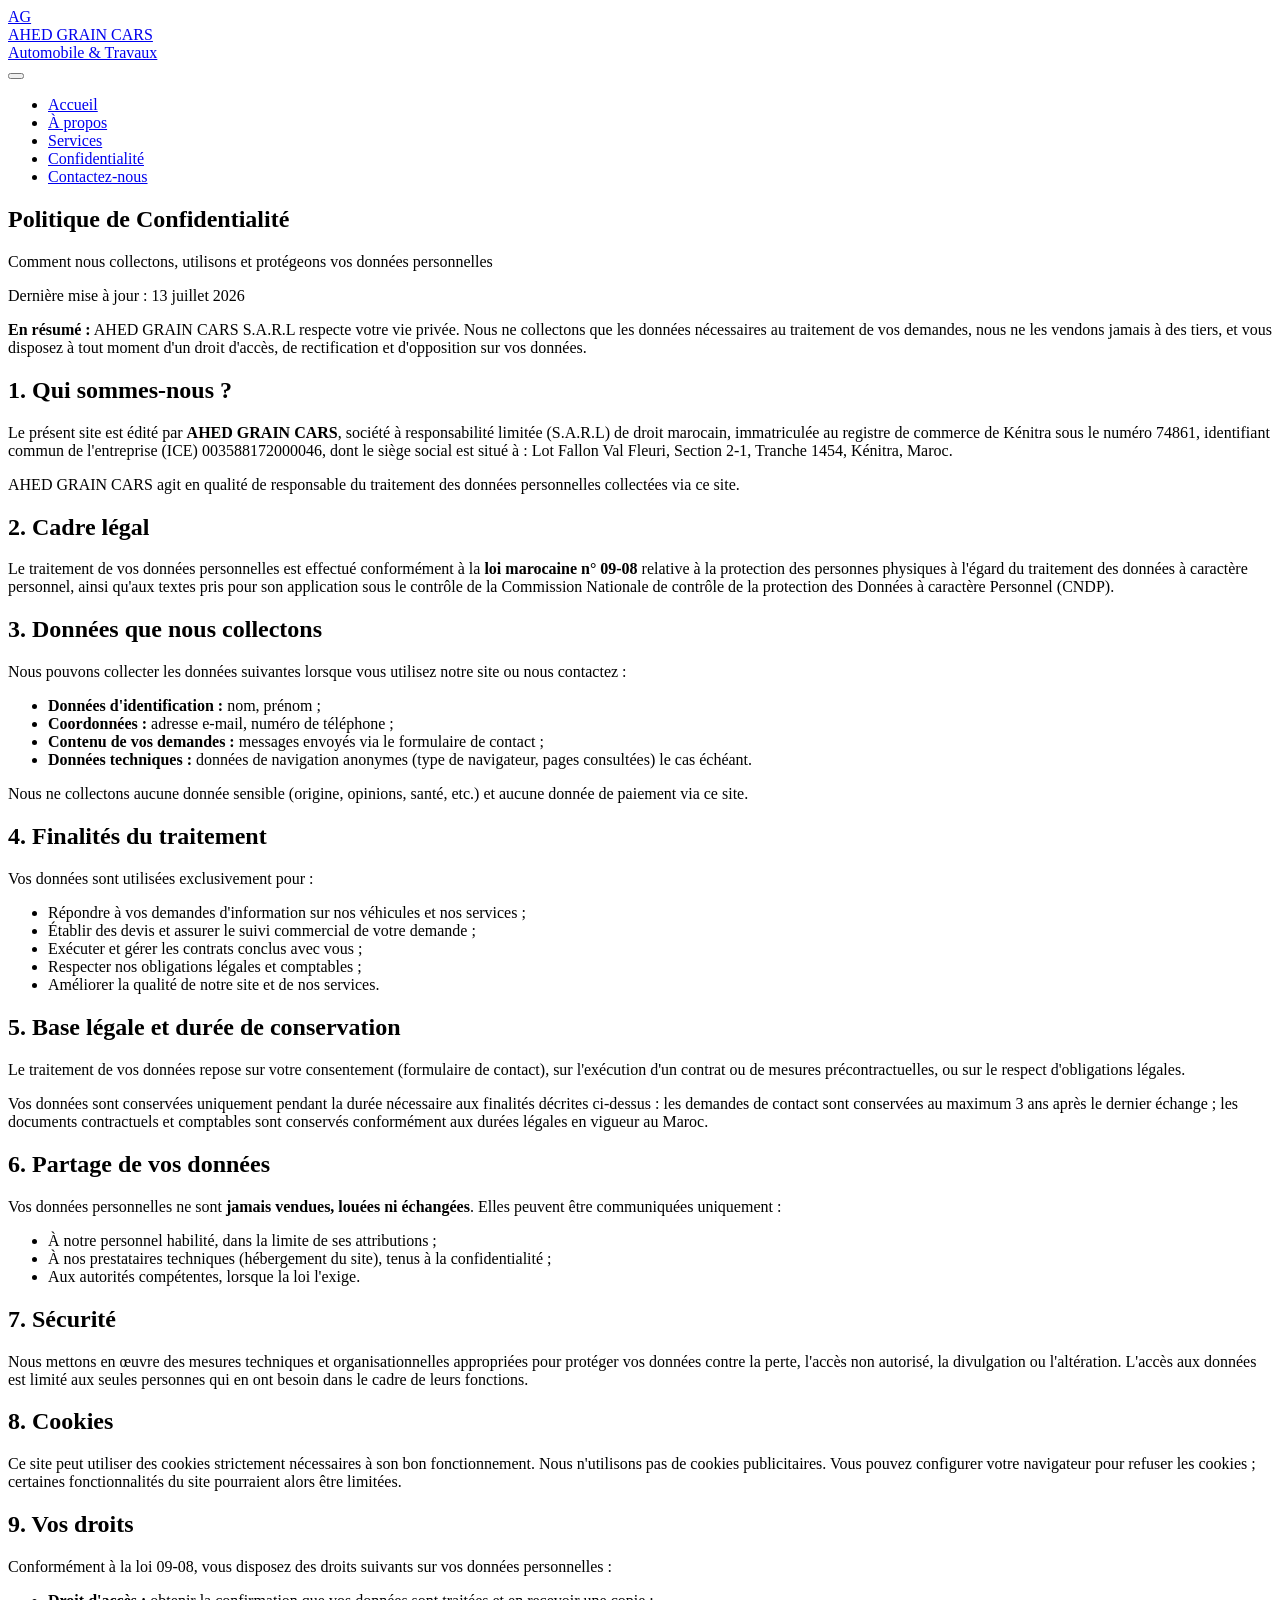
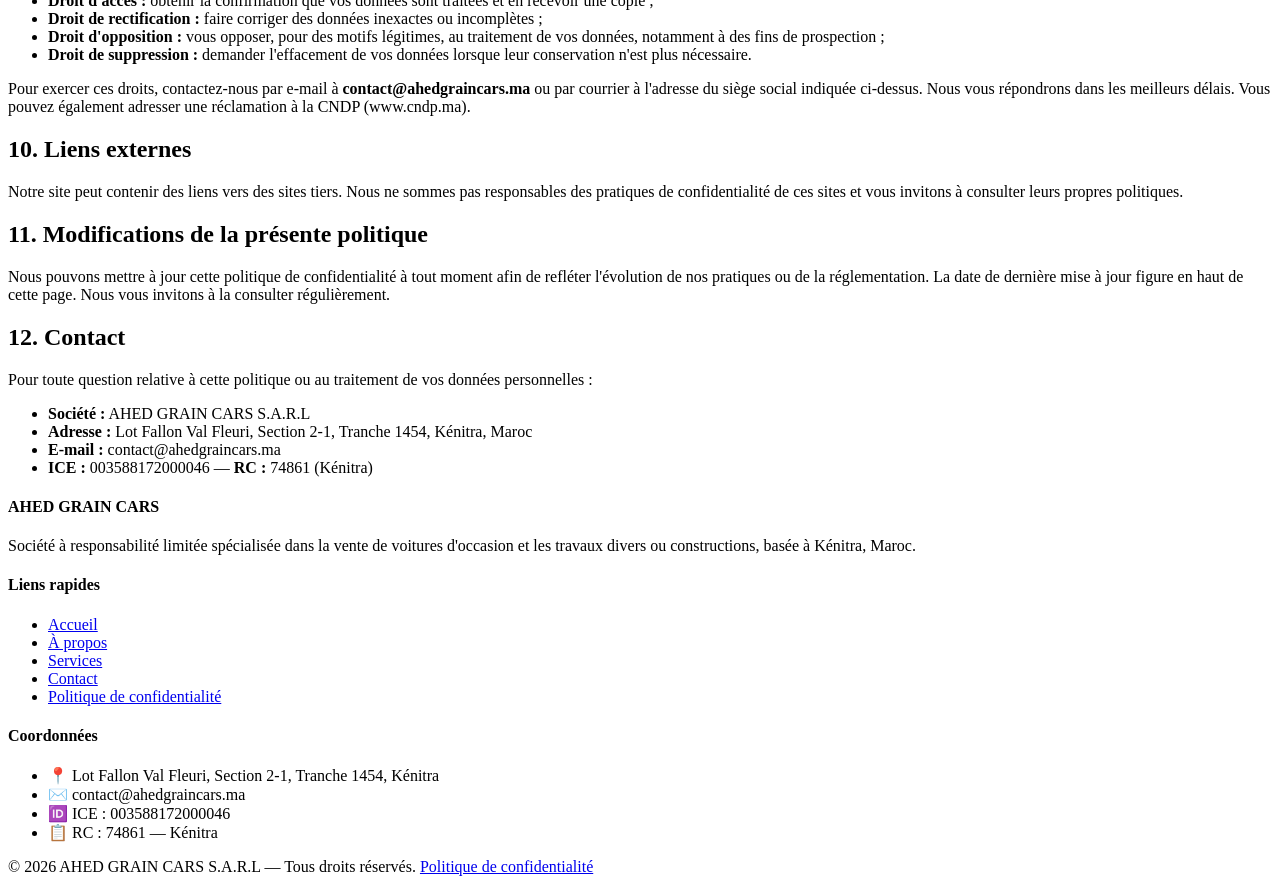
==== privacy.html @ ec557bd8 "Add files via upload" ====
<!DOCTYPE html>
<html lang="fr">
<head>
  <meta charset="UTF-8">
  <meta name="viewport" content="width=device-width, initial-scale=1.0">
  <title>Politique de Confidentialité — AHED GRAIN CARS</title>
  <meta name="description" content="Politique de confidentialité d'AHED GRAIN CARS SARL — protection des données personnelles conformément à la loi marocaine 09-08.">
  <link rel="stylesheet" href="css/style.css">
</head>
<body>

  <!-- ===== Header ===== -->
  <header class="site-header">
    <div class="container nav">
      <a href="index.html" class="brand">
        <div class="brand-logo">AG</div>
        <div class="brand-text">
          <div class="name">AHED GRAIN CARS</div>
          <div class="tagline">Automobile &amp; Travaux</div>
        </div>
      </a>
      <button class="nav-toggle" aria-label="Menu" onclick="document.getElementById('navLinks').classList.toggle('open')">
        <span></span><span></span><span></span>
      </button>
      <ul class="nav-links" id="navLinks">
        <li><a href="index.html">Accueil</a></li>
        <li><a href="index.html#apropos">À propos</a></li>
        <li><a href="index.html#services">Services</a></li>
        <li><a href="privacy.html" class="active">Confidentialité</a></li>
        <li><a href="index.html#contact" class="nav-cta">Contactez-nous</a></li>
      </ul>
    </div>
  </header>

  <!-- ===== Page hero ===== -->
  <section class="page-hero">
    <div class="hero-shape s1"></div>
    <div class="hero-shape s3"></div>
    <div class="container">
      <h1>Politique de Confidentialité</h1>
      <p>Comment nous collectons, utilisons et protégeons vos données personnelles</p>
    </div>
  </section>

  <!-- ===== Contenu ===== -->
  <section class="policy">
    <div class="container">
      <span class="updated">Dernière mise à jour : 13 juillet 2026</span>

      <div class="highlight-box">
        <p><strong>En résumé :</strong> AHED GRAIN CARS S.A.R.L respecte votre vie privée. Nous ne collectons que les données nécessaires au traitement de vos demandes, nous ne les vendons jamais à des tiers, et vous disposez à tout moment d'un droit d'accès, de rectification et d'opposition sur vos données.</p>
      </div>

      <h2>1. Qui sommes-nous ?</h2>
      <p>Le présent site est édité par <strong>AHED GRAIN CARS</strong>, société à responsabilité limitée (S.A.R.L) de droit marocain, immatriculée au registre de commerce de Kénitra sous le numéro 74861, identifiant commun de l'entreprise (ICE) 003588172000046, dont le siège social est situé à : Lot Fallon Val Fleuri, Section 2-1, Tranche 1454, Kénitra, Maroc.</p>
      <p>AHED GRAIN CARS agit en qualité de responsable du traitement des données personnelles collectées via ce site.</p>

      <h2>2. Cadre légal</h2>
      <p>Le traitement de vos données personnelles est effectué conformément à la <strong>loi marocaine n° 09-08</strong> relative à la protection des personnes physiques à l'égard du traitement des données à caractère personnel, ainsi qu'aux textes pris pour son application sous le contrôle de la Commission Nationale de contrôle de la protection des Données à caractère Personnel (CNDP).</p>

      <h2>3. Données que nous collectons</h2>
      <p>Nous pouvons collecter les données suivantes lorsque vous utilisez notre site ou nous contactez :</p>
      <ul>
        <li><strong>Données d'identification :</strong> nom, prénom ;</li>
        <li><strong>Coordonnées :</strong> adresse e-mail, numéro de téléphone ;</li>
        <li><strong>Contenu de vos demandes :</strong> messages envoyés via le formulaire de contact ;</li>
        <li><strong>Données techniques :</strong> données de navigation anonymes (type de navigateur, pages consultées) le cas échéant.</li>
      </ul>
      <p>Nous ne collectons aucune donnée sensible (origine, opinions, santé, etc.) et aucune donnée de paiement via ce site.</p>

      <h2>4. Finalités du traitement</h2>
      <p>Vos données sont utilisées exclusivement pour :</p>
      <ul>
        <li>Répondre à vos demandes d'information sur nos véhicules et nos services ;</li>
        <li>Établir des devis et assurer le suivi commercial de votre demande ;</li>
        <li>Exécuter et gérer les contrats conclus avec vous ;</li>
        <li>Respecter nos obligations légales et comptables ;</li>
        <li>Améliorer la qualité de notre site et de nos services.</li>
      </ul>

      <h2>5. Base légale et durée de conservation</h2>
      <p>Le traitement de vos données repose sur votre consentement (formulaire de contact), sur l'exécution d'un contrat ou de mesures précontractuelles, ou sur le respect d'obligations légales.</p>
      <p>Vos données sont conservées uniquement pendant la durée nécessaire aux finalités décrites ci-dessus : les demandes de contact sont conservées au maximum 3 ans après le dernier échange ; les documents contractuels et comptables sont conservés conformément aux durées légales en vigueur au Maroc.</p>

      <h2>6. Partage de vos données</h2>
      <p>Vos données personnelles ne sont <strong>jamais vendues, louées ni échangées</strong>. Elles peuvent être communiquées uniquement :</p>
      <ul>
        <li>À notre personnel habilité, dans la limite de ses attributions ;</li>
        <li>À nos prestataires techniques (hébergement du site), tenus à la confidentialité ;</li>
        <li>Aux autorités compétentes, lorsque la loi l'exige.</li>
      </ul>

      <h2>7. Sécurité</h2>
      <p>Nous mettons en œuvre des mesures techniques et organisationnelles appropriées pour protéger vos données contre la perte, l'accès non autorisé, la divulgation ou l'altération. L'accès aux données est limité aux seules personnes qui en ont besoin dans le cadre de leurs fonctions.</p>

      <h2>8. Cookies</h2>
      <p>Ce site peut utiliser des cookies strictement nécessaires à son bon fonctionnement. Nous n'utilisons pas de cookies publicitaires. Vous pouvez configurer votre navigateur pour refuser les cookies ; certaines fonctionnalités du site pourraient alors être limitées.</p>

      <h2>9. Vos droits</h2>
      <p>Conformément à la loi 09-08, vous disposez des droits suivants sur vos données personnelles :</p>
      <ul>
        <li><strong>Droit d'accès :</strong> obtenir la confirmation que vos données sont traitées et en recevoir une copie ;</li>
        <li><strong>Droit de rectification :</strong> faire corriger des données inexactes ou incomplètes ;</li>
        <li><strong>Droit d'opposition :</strong> vous opposer, pour des motifs légitimes, au traitement de vos données, notamment à des fins de prospection ;</li>
        <li><strong>Droit de suppression :</strong> demander l'effacement de vos données lorsque leur conservation n'est plus nécessaire.</li>
      </ul>
      <p>Pour exercer ces droits, contactez-nous par e-mail à <strong>contact@ahedgraincars.ma</strong> ou par courrier à l'adresse du siège social indiquée ci-dessus. Nous vous répondrons dans les meilleurs délais. Vous pouvez également adresser une réclamation à la CNDP (www.cndp.ma).</p>

      <h2>10. Liens externes</h2>
      <p>Notre site peut contenir des liens vers des sites tiers. Nous ne sommes pas responsables des pratiques de confidentialité de ces sites et vous invitons à consulter leurs propres politiques.</p>

      <h2>11. Modifications de la présente politique</h2>
      <p>Nous pouvons mettre à jour cette politique de confidentialité à tout moment afin de refléter l'évolution de nos pratiques ou de la réglementation. La date de dernière mise à jour figure en haut de cette page. Nous vous invitons à la consulter régulièrement.</p>

      <h2>12. Contact</h2>
      <p>Pour toute question relative à cette politique ou au traitement de vos données personnelles :</p>
      <ul>
        <li><strong>Société :</strong> AHED GRAIN CARS S.A.R.L</li>
        <li><strong>Adresse :</strong> Lot Fallon Val Fleuri, Section 2-1, Tranche 1454, Kénitra, Maroc</li>
        <li><strong>E-mail :</strong> contact@ahedgraincars.ma</li>
        <li><strong>ICE :</strong> 003588172000046 — <strong>RC :</strong> 74861 (Kénitra)</li>
      </ul>
    </div>
  </section>

  <!-- ===== Footer ===== -->
  <footer class="site-footer">
    <div class="container">
      <div class="footer-grid">
        <div>
          <h4>AHED GRAIN CARS</h4>
          <p>Société à responsabilité limitée spécialisée dans la vente de voitures d'occasion et les travaux divers ou constructions, basée à Kénitra, Maroc.</p>
        </div>
        <div>
          <h4>Liens rapides</h4>
          <ul>
            <li><a href="index.html">Accueil</a></li>
            <li><a href="index.html#apropos">À propos</a></li>
            <li><a href="index.html#services">Services</a></li>
            <li><a href="index.html#contact">Contact</a></li>
            <li><a href="privacy.html">Politique de confidentialité</a></li>
          </ul>
        </div>
        <div>
          <h4>Coordonnées</h4>
          <ul>
            <li>📍 Lot Fallon Val Fleuri, Section 2-1, Tranche 1454, Kénitra</li>
            <li>✉️ contact@ahedgraincars.ma</li>
            <li>🆔 ICE : 003588172000046</li>
            <li>📋 RC : 74861 — Kénitra</li>
          </ul>
        </div>
      </div>
      <div class="footer-bottom">
        <span>© 2026 AHED GRAIN CARS S.A.R.L — Tous droits réservés.</span>
        <span><a href="privacy.html">Politique de confidentialité</a></span>
      </div>
    </div>
  </footer>

  <script src="js/main.js"></script>
</body>
</html>
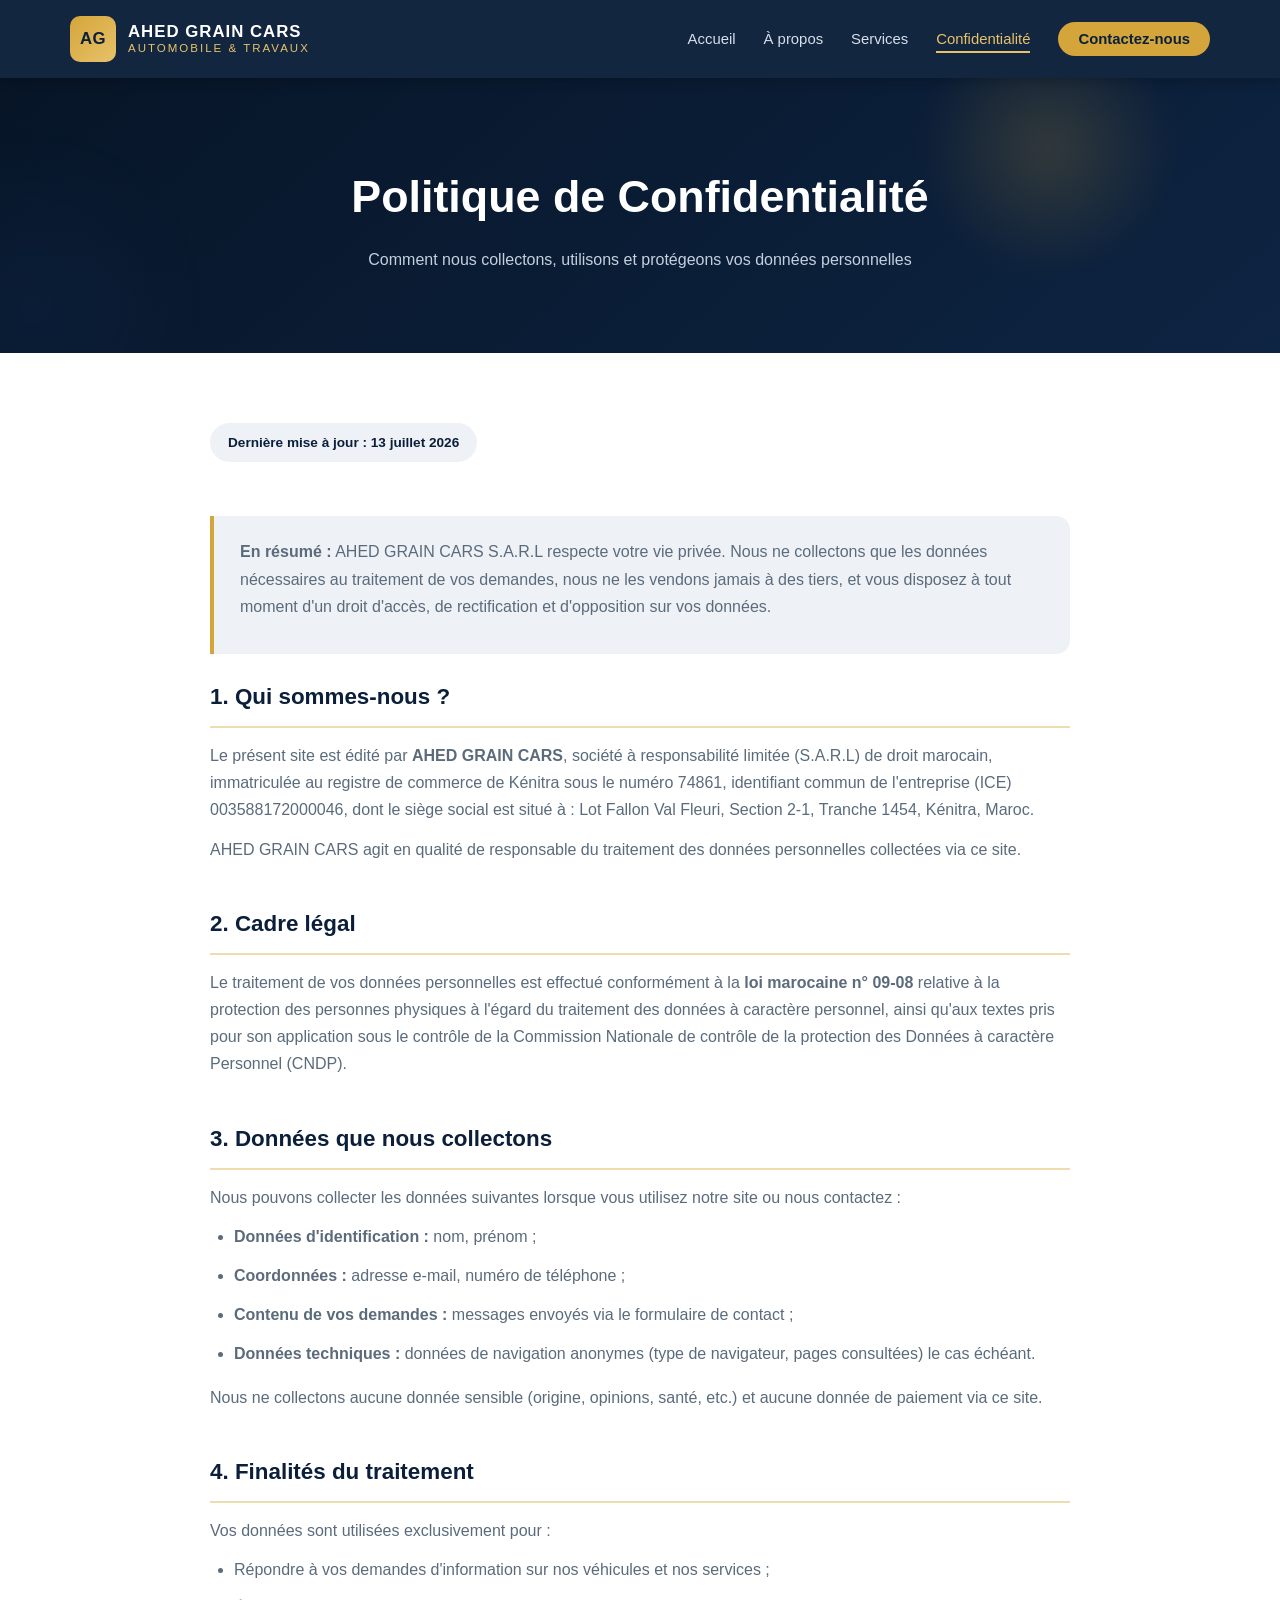
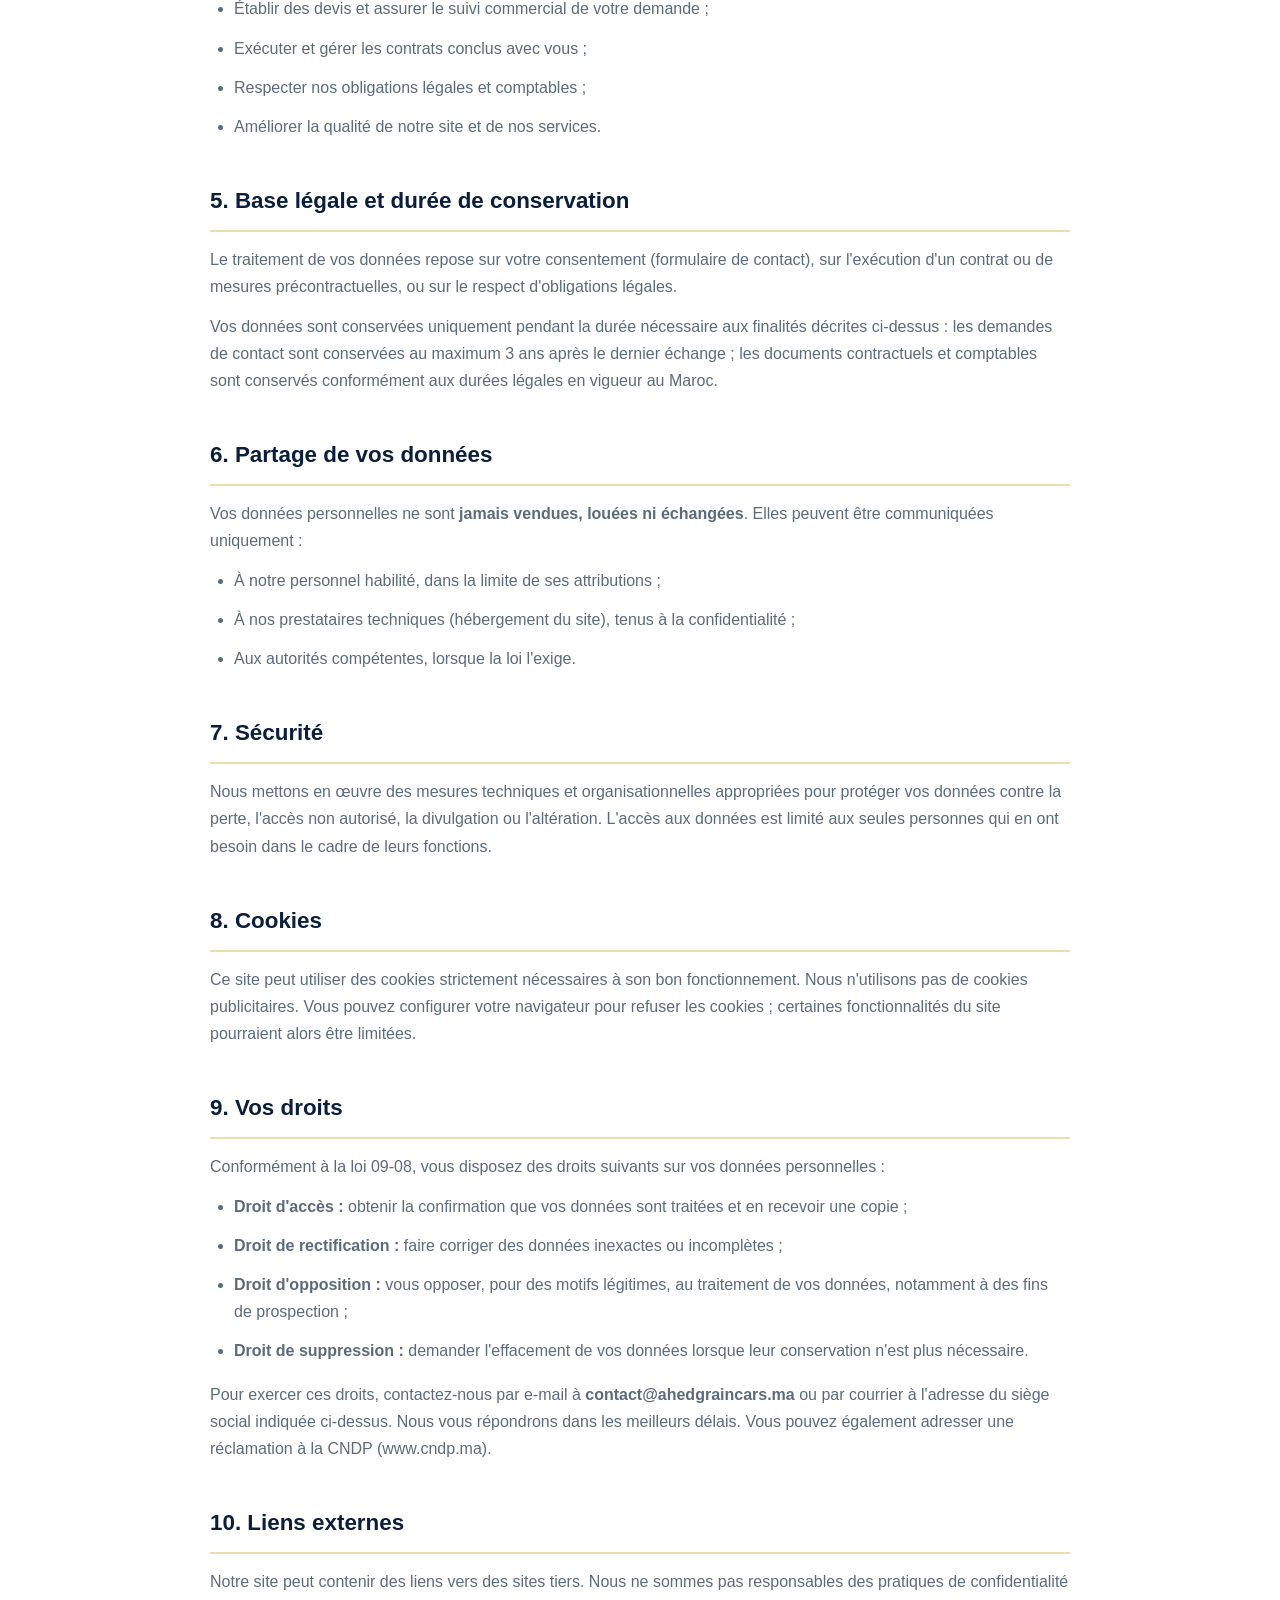
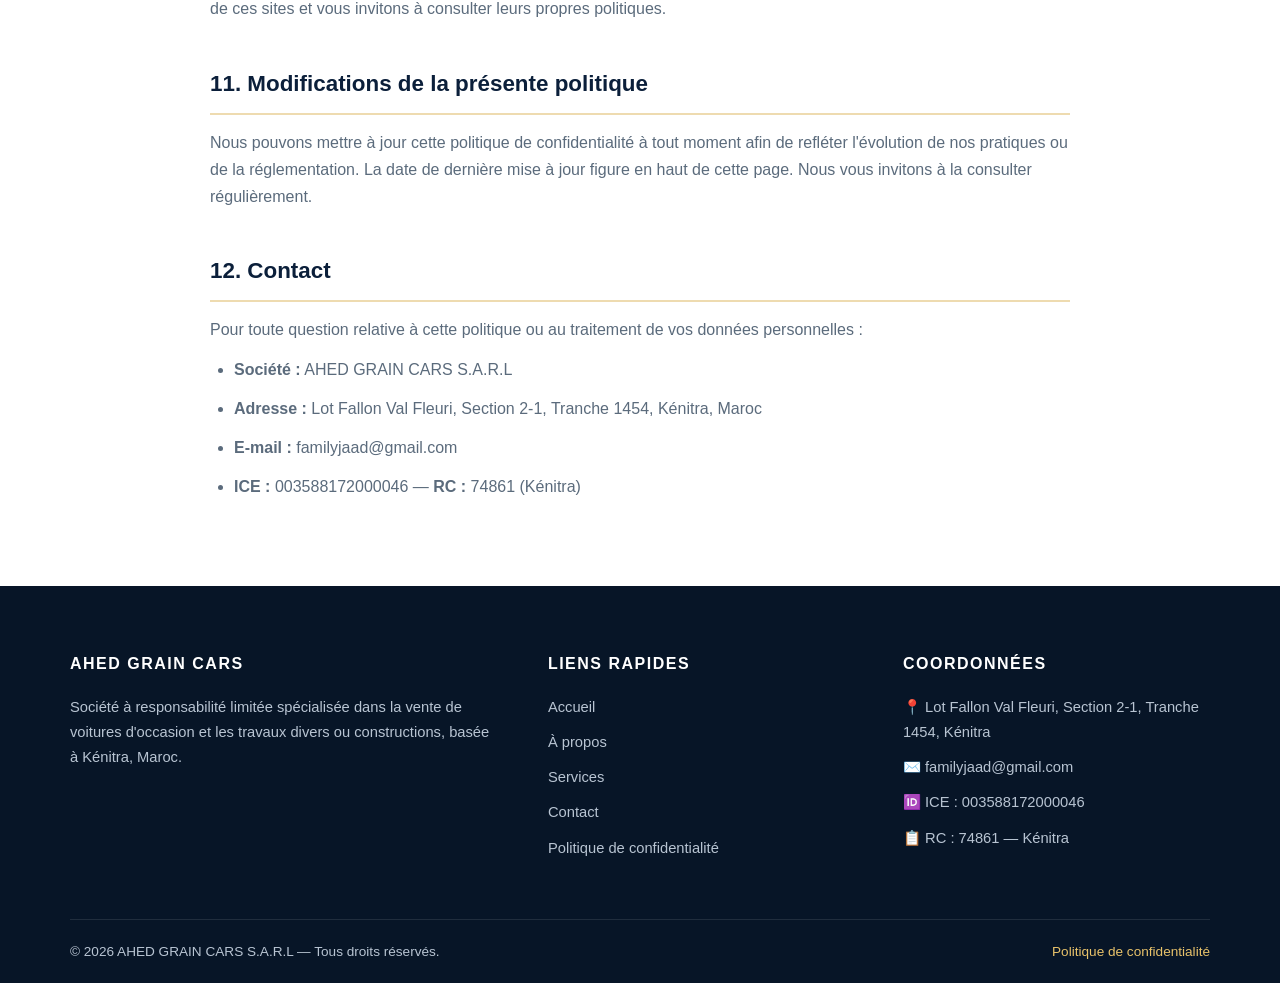
==== commit fa98a4c1: "Update privacy.html" ====
--- a/privacy.html
+++ b/privacy.html
@@ -5,7 +5,7 @@
   <meta name="viewport" content="width=device-width, initial-scale=1.0">
   <title>Politique de Confidentialité — AHED GRAIN CARS</title>
   <meta name="description" content="Politique de confidentialité d'AHED GRAIN CARS SARL — protection des données personnelles conformément à la loi marocaine 09-08.">
-  <link rel="stylesheet" href="css/style.css">
+  <link rel="stylesheet" href="style.css">
 </head>
 <body>
 
@@ -117,7 +117,7 @@
       <ul>
         <li><strong>Société :</strong> AHED GRAIN CARS S.A.R.L</li>
         <li><strong>Adresse :</strong> Lot Fallon Val Fleuri, Section 2-1, Tranche 1454, Kénitra, Maroc</li>
-        <li><strong>E-mail :</strong> contact@ahedgraincars.ma</li>
+        <li><strong>E-mail :</strong> familyjaad@gmail.com</li>
         <li><strong>ICE :</strong> 003588172000046 — <strong>RC :</strong> 74861 (Kénitra)</li>
       </ul>
     </div>
@@ -145,7 +145,7 @@
           <h4>Coordonnées</h4>
           <ul>
             <li>📍 Lot Fallon Val Fleuri, Section 2-1, Tranche 1454, Kénitra</li>
-            <li>✉️ contact@ahedgraincars.ma</li>
+            <li>✉️ familyjaad@gmail.com</li>
             <li>🆔 ICE : 003588172000046</li>
             <li>📋 RC : 74861 — Kénitra</li>
           </ul>
@@ -158,6 +158,6 @@
     </div>
   </footer>
 
-  <script src="js/main.js"></script>
+  <script src="main.js"></script>
 </body>
 </html>
--- a/style.css
+++ b/style.css
@@ -0,0 +1,1074 @@
+/* ============================================================
+   AHED GRAIN CARS — Feuille de style principale
+   ============================================================ */
+
+:root {
+  --navy: #0b1f3a;
+  --navy-dark: #071527;
+  --navy-light: #14335e;
+  --gold: #d4a53a;
+  --gold-light: #e8c26a;
+  --ink: #1c2733;
+  --grey: #5b6b7c;
+  --grey-light: #eef2f6;
+  --white: #ffffff;
+  --radius: 14px;
+  --shadow: 0 10px 30px rgba(11, 31, 58, 0.12);
+  --transition: all 0.3s ease;
+}
+
+* {
+  margin: 0;
+  padding: 0;
+  box-sizing: border-box;
+}
+
+html {
+  scroll-behavior: smooth;
+}
+
+body {
+  font-family: "Segoe UI", "Helvetica Neue", Arial, sans-serif;
+  color: var(--ink);
+  background: var(--white);
+  line-height: 1.7;
+}
+
+img {
+  max-width: 100%;
+}
+
+.container {
+  width: min(1140px, 92%);
+  margin: 0 auto;
+}
+
+/* ---------- Header / Navigation ---------- */
+.site-header {
+  position: sticky;
+  top: 0;
+  z-index: 100;
+  background: rgba(11, 31, 58, 0.97);
+  backdrop-filter: blur(8px);
+  box-shadow: 0 2px 12px rgba(0, 0, 0, 0.25);
+  transition: padding 0.35s ease, box-shadow 0.35s ease;
+}
+
+.site-header.scrolled .nav {
+  padding: 9px 0;
+}
+
+.site-header.scrolled {
+  box-shadow: 0 6px 24px rgba(0, 0, 0, 0.35);
+}
+
+.nav {
+  display: flex;
+  align-items: center;
+  justify-content: space-between;
+  padding: 16px 0;
+  transition: padding 0.35s ease;
+}
+
+.scroll-progress {
+  position: fixed;
+  top: 0;
+  left: 0;
+  height: 3px;
+  width: 0%;
+  background: linear-gradient(90deg, var(--gold), var(--gold-light));
+  z-index: 999;
+  transition: width 0.1s ease-out;
+  box-shadow: 0 0 8px rgba(212, 165, 58, 0.6);
+}
+
+.brand {
+  display: flex;
+  align-items: center;
+  gap: 12px;
+  text-decoration: none;
+}
+
+.brand-logo {
+  width: 46px;
+  height: 46px;
+  border-radius: 10px;
+  background: linear-gradient(135deg, var(--gold), var(--gold-light));
+  display: flex;
+  align-items: center;
+  justify-content: center;
+  font-weight: 800;
+  font-size: 1.05rem;
+  color: var(--navy);
+  letter-spacing: 0.5px;
+  transition: transform 0.5s ease, box-shadow 0.5s ease;
+}
+
+.brand:hover .brand-logo {
+  transform: rotate(-8deg) scale(1.08);
+  box-shadow: 0 6px 18px rgba(212, 165, 58, 0.5);
+}
+
+.brand-text {
+  line-height: 1.2;
+}
+
+.brand-text .name {
+  color: var(--white);
+  font-weight: 700;
+  font-size: 1.05rem;
+  letter-spacing: 1px;
+}
+
+.brand-text .tagline {
+  color: var(--gold-light);
+  font-size: 0.72rem;
+  text-transform: uppercase;
+  letter-spacing: 2px;
+}
+
+.nav-links {
+  display: flex;
+  align-items: center;
+  gap: 28px;
+  list-style: none;
+}
+
+.nav-links a {
+  position: relative;
+  color: #d7dfe9;
+  text-decoration: none;
+  font-size: 0.93rem;
+  font-weight: 500;
+  transition: var(--transition);
+}
+
+.nav-links a:not(.nav-cta)::after {
+  content: "";
+  position: absolute;
+  left: 0;
+  bottom: -6px;
+  width: 0;
+  height: 2px;
+  background: var(--gold-light);
+  transition: width 0.3s ease;
+}
+
+.nav-links a:not(.nav-cta):hover::after,
+.nav-links a.active::after {
+  width: 100%;
+}
+
+.nav-links a:hover,
+.nav-links a.active {
+  color: var(--gold-light);
+}
+
+.nav-cta {
+  background: var(--gold);
+  color: var(--navy) !important;
+  padding: 9px 20px;
+  border-radius: 999px;
+  font-weight: 700 !important;
+  transition: var(--transition);
+}
+
+.nav-cta:hover {
+  background: var(--gold-light);
+  transform: translateY(-2px);
+  box-shadow: 0 8px 20px rgba(212, 165, 58, 0.4);
+}
+
+/* Mobile nav */
+.nav-toggle {
+  display: none;
+  background: none;
+  border: none;
+  cursor: pointer;
+  flex-direction: column;
+  gap: 5px;
+  padding: 6px;
+}
+
+.nav-toggle span {
+  width: 26px;
+  height: 3px;
+  background: var(--white);
+  border-radius: 2px;
+  transition: transform 0.3s ease, opacity 0.3s ease;
+}
+
+.nav-toggle.open span:nth-child(1) {
+  transform: translateY(8px) rotate(45deg);
+}
+
+.nav-toggle.open span:nth-child(2) {
+  opacity: 0;
+}
+
+.nav-toggle.open span:nth-child(3) {
+  transform: translateY(-8px) rotate(-45deg);
+}
+
+/* ---------- Hero ---------- */
+.hero {
+  position: relative;
+  background:
+    radial-gradient(ellipse at 20% 20%, rgba(212, 165, 58, 0.18), transparent 55%),
+    linear-gradient(140deg, var(--navy-dark) 0%, var(--navy) 55%, var(--navy-light) 100%);
+  background-size: 200% 200%;
+  animation: gradientShift 14s ease infinite;
+  color: var(--white);
+  padding: 110px 0 130px;
+  overflow: hidden;
+}
+
+.hero::after {
+  content: "";
+  position: absolute;
+  inset: auto 0 0 0;
+  height: 80px;
+  background: var(--white);
+  clip-path: polygon(0 100%, 100% 100%, 100% 0);
+}
+
+.hero-shape {
+  position: absolute;
+  border-radius: 50%;
+  filter: blur(10px);
+  opacity: 0.35;
+  pointer-events: none;
+}
+
+.hero-shape.s1 {
+  width: 260px;
+  height: 260px;
+  top: -60px;
+  right: 8%;
+  background: radial-gradient(circle, rgba(212, 165, 58, 0.55), transparent 70%);
+  animation: floatSlow 9s ease-in-out infinite;
+}
+
+.hero-shape.s2 {
+  width: 180px;
+  height: 180px;
+  bottom: 40px;
+  right: 26%;
+  background: radial-gradient(circle, rgba(255, 255, 255, 0.15), transparent 70%);
+  animation: floatSlow 7s ease-in-out infinite reverse;
+}
+
+.hero-shape.s3 {
+  width: 340px;
+  height: 340px;
+  top: 20%;
+  left: -140px;
+  background: radial-gradient(circle, rgba(20, 51, 94, 0.6), transparent 70%);
+  animation: floatSlow 11s ease-in-out infinite;
+}
+
+.hero-inner {
+  max-width: 720px;
+  position: relative;
+  z-index: 2;
+}
+
+.hero .badge {
+  display: inline-block;
+  background: rgba(212, 165, 58, 0.15);
+  border: 1px solid rgba(212, 165, 58, 0.5);
+  color: var(--gold-light);
+  font-size: 0.78rem;
+  letter-spacing: 2px;
+  text-transform: uppercase;
+  padding: 7px 18px;
+  border-radius: 999px;
+  margin-bottom: 24px;
+  animation: fadeInUp 0.7s ease both, pulseGlow 2.6s ease-in-out infinite 0.7s;
+}
+
+.hero h1 {
+  font-size: clamp(2.1rem, 5vw, 3.4rem);
+  line-height: 1.15;
+  font-weight: 800;
+  margin-bottom: 20px;
+  animation: fadeInUp 0.7s ease both 0.12s;
+}
+
+.hero h1 .accent {
+  color: var(--gold-light);
+  background: linear-gradient(90deg, var(--gold-light), var(--white), var(--gold-light));
+  background-size: 200% auto;
+  -webkit-background-clip: text;
+  background-clip: text;
+  -webkit-text-fill-color: transparent;
+  animation: shine 4s linear infinite;
+}
+
+.hero p {
+  font-size: 1.1rem;
+  color: #c4d0de;
+  margin-bottom: 36px;
+  max-width: 600px;
+  animation: fadeInUp 0.7s ease both 0.24s;
+}
+
+.hero-inner > .btn {
+  animation: fadeInUp 0.7s ease both 0.36s;
+}
+
+.hero-stats {
+  animation: fadeInUp 0.7s ease both 0.48s;
+}
+
+.btn {
+  position: relative;
+  overflow: hidden;
+  display: inline-block;
+  padding: 14px 34px;
+  border-radius: 999px;
+  text-decoration: none;
+  font-weight: 700;
+  font-size: 0.95rem;
+  transition: var(--transition);
+}
+
+.btn-gold {
+  background: linear-gradient(135deg, var(--gold), var(--gold-light));
+  color: var(--navy);
+}
+
+.btn-gold:hover {
+  transform: translateY(-3px) scale(1.03);
+  box-shadow: 0 10px 28px rgba(212, 165, 58, 0.4);
+}
+
+.btn-outline {
+  border: 2px solid rgba(255, 255, 255, 0.4);
+  color: var(--white);
+  margin-left: 12px;
+}
+
+.btn-outline:hover {
+  border-color: var(--gold-light);
+  color: var(--gold-light);
+  transform: translateY(-3px);
+}
+
+.ripple {
+  position: absolute;
+  width: 12px;
+  height: 12px;
+  border-radius: 50%;
+  background: rgba(255, 255, 255, 0.55);
+  transform: translate(-50%, -50%) scale(0);
+  pointer-events: none;
+  animation: rippleEffect 0.65s ease-out forwards;
+}
+
+/* Hero stats */
+.hero-stats {
+  display: flex;
+  gap: 48px;
+  margin-top: 60px;
+  flex-wrap: wrap;
+}
+
+.hero-stats .stat .num {
+  font-size: 1.7rem;
+  font-weight: 800;
+  color: var(--gold-light);
+  display: inline-block;
+}
+
+.hero-stats .stat .label {
+  font-size: 0.85rem;
+  color: #9fb0c3;
+  text-transform: uppercase;
+  letter-spacing: 1px;
+}
+
+/* ---------- Sections ---------- */
+section {
+  padding: 90px 0;
+}
+
+.section-head {
+  text-align: center;
+  max-width: 640px;
+  margin: 0 auto 56px;
+}
+
+.section-head .kicker {
+  color: var(--gold);
+  font-size: 0.8rem;
+  font-weight: 700;
+  text-transform: uppercase;
+  letter-spacing: 3px;
+}
+
+.section-head h2 {
+  font-size: clamp(1.7rem, 3.5vw, 2.4rem);
+  color: var(--navy);
+  margin: 10px 0 14px;
+  font-weight: 800;
+}
+
+.section-head p {
+  color: var(--grey);
+}
+
+/* ---------- About ---------- */
+.about {
+  background: var(--white);
+}
+
+.about-grid {
+  display: grid;
+  grid-template-columns: 1.1fr 1fr;
+  gap: 60px;
+  align-items: center;
+}
+
+.about-text h2 {
+  font-size: clamp(1.7rem, 3.5vw, 2.3rem);
+  color: var(--navy);
+  font-weight: 800;
+  margin: 10px 0 18px;
+}
+
+.about-text .kicker {
+  color: var(--gold);
+  font-size: 0.8rem;
+  font-weight: 700;
+  text-transform: uppercase;
+  letter-spacing: 3px;
+}
+
+.about-text p {
+  color: var(--grey);
+  margin-bottom: 16px;
+}
+
+.about-points {
+  list-style: none;
+  margin-top: 24px;
+}
+
+.about-points li {
+  display: flex;
+  gap: 12px;
+  align-items: flex-start;
+  margin-bottom: 12px;
+  color: var(--ink);
+  font-weight: 500;
+}
+
+.about-points .check {
+  flex: 0 0 auto;
+  width: 24px;
+  height: 24px;
+  border-radius: 50%;
+  background: rgba(212, 165, 58, 0.18);
+  color: var(--gold);
+  display: flex;
+  align-items: center;
+  justify-content: center;
+  font-size: 0.8rem;
+  font-weight: 800;
+  margin-top: 2px;
+}
+
+.about-card {
+  background: linear-gradient(150deg, var(--navy-dark), var(--navy-light));
+  border-radius: var(--radius);
+  padding: 40px 36px;
+  color: var(--white);
+  box-shadow: var(--shadow);
+}
+
+.about-card h3 {
+  color: var(--gold-light);
+  font-size: 1.05rem;
+  text-transform: uppercase;
+  letter-spacing: 2px;
+  margin-bottom: 20px;
+  padding-bottom: 14px;
+  border-bottom: 1px solid rgba(255, 255, 255, 0.15);
+}
+
+.info-row {
+  display: flex;
+  justify-content: space-between;
+  gap: 16px;
+  padding: 10px 0;
+  border-bottom: 1px dashed rgba(255, 255, 255, 0.12);
+  font-size: 0.92rem;
+}
+
+.info-row:last-child {
+  border-bottom: none;
+}
+
+.info-row .k {
+  color: #9fb0c3;
+  white-space: nowrap;
+}
+
+.info-row .v {
+  text-align: right;
+  font-weight: 600;
+}
+
+/* ---------- Services ---------- */
+.services {
+  background: var(--grey-light);
+}
+
+.cards {
+  display: grid;
+  grid-template-columns: repeat(auto-fit, minmax(280px, 1fr));
+  gap: 28px;
+}
+
+.card {
+  background: var(--white);
+  border-radius: var(--radius);
+  padding: 38px 32px;
+  box-shadow: var(--shadow);
+  transition: transform 0.25s ease, box-shadow 0.25s ease, border-color 0.25s ease;
+  border-top: 4px solid transparent;
+  will-change: transform;
+}
+
+.card:hover {
+  box-shadow: 0 20px 45px rgba(11, 31, 58, 0.2);
+  border-top-color: var(--gold);
+}
+
+.card .icon {
+  width: 60px;
+  height: 60px;
+  border-radius: 14px;
+  background: linear-gradient(135deg, var(--navy), var(--navy-light));
+  display: flex;
+  align-items: center;
+  justify-content: center;
+  font-size: 1.6rem;
+  margin-bottom: 22px;
+  transition: transform 0.4s ease;
+}
+
+.card:hover .icon {
+  transform: rotate(-6deg) scale(1.1);
+}
+
+.card h3 {
+  color: var(--navy);
+  font-size: 1.2rem;
+  margin-bottom: 12px;
+}
+
+.card p {
+  color: var(--grey);
+  font-size: 0.95rem;
+}
+
+/* ---------- Why us ---------- */
+.why .cards {
+  grid-template-columns: repeat(auto-fit, minmax(240px, 1fr));
+}
+
+.why .card {
+  text-align: center;
+  border-top: none;
+  border-bottom: 4px solid transparent;
+}
+
+.why .card:hover {
+  border-bottom-color: var(--gold);
+}
+
+.why .card .icon {
+  margin: 0 auto 22px;
+  background: rgba(212, 165, 58, 0.14);
+}
+
+/* ---------- Legal band ---------- */
+.legal-band {
+  background: var(--navy);
+  color: var(--white);
+  padding: 60px 0;
+}
+
+.legal-grid {
+  display: grid;
+  grid-template-columns: repeat(auto-fit, minmax(200px, 1fr));
+  gap: 24px;
+  text-align: center;
+}
+
+.legal-grid .item .k {
+  color: var(--gold-light);
+  font-size: 0.78rem;
+  text-transform: uppercase;
+  letter-spacing: 2px;
+  margin-bottom: 6px;
+}
+
+.legal-grid .item .v {
+  font-weight: 700;
+  font-size: 1.05rem;
+}
+
+/* ---------- Contact ---------- */
+.contact {
+  background: var(--grey-light);
+}
+
+.contact-grid {
+  display: grid;
+  grid-template-columns: 1fr 1.2fr;
+  gap: 40px;
+}
+
+.contact-info {
+  display: flex;
+  flex-direction: column;
+  gap: 20px;
+}
+
+.contact-item {
+  background: var(--white);
+  border-radius: var(--radius);
+  padding: 24px 26px;
+  box-shadow: var(--shadow);
+  display: flex;
+  gap: 18px;
+  align-items: flex-start;
+}
+
+.contact-item .icon {
+  flex: 0 0 auto;
+  width: 48px;
+  height: 48px;
+  border-radius: 12px;
+  background: linear-gradient(135deg, var(--gold), var(--gold-light));
+  display: flex;
+  align-items: center;
+  justify-content: center;
+  font-size: 1.25rem;
+}
+
+.contact-item h4 {
+  color: var(--navy);
+  margin-bottom: 4px;
+}
+
+.contact-item p {
+  color: var(--grey);
+  font-size: 0.93rem;
+}
+
+.contact-form {
+  background: var(--white);
+  border-radius: var(--radius);
+  padding: 36px;
+  box-shadow: var(--shadow);
+}
+
+.contact-form h3 {
+  color: var(--navy);
+  margin-bottom: 22px;
+}
+
+.form-row {
+  display: grid;
+  grid-template-columns: 1fr 1fr;
+  gap: 16px;
+}
+
+.contact-form label {
+  display: block;
+  font-size: 0.85rem;
+  font-weight: 600;
+  color: var(--navy);
+  margin: 14px 0 6px;
+}
+
+.contact-form input,
+.contact-form textarea {
+  width: 100%;
+  padding: 12px 14px;
+  border: 1.5px solid #dbe3ec;
+  border-radius: 10px;
+  font-family: inherit;
+  font-size: 0.95rem;
+  transition: var(--transition);
+}
+
+.contact-form input:focus,
+.contact-form textarea:focus {
+  outline: none;
+  border-color: var(--gold);
+  box-shadow: 0 0 0 3px rgba(212, 165, 58, 0.15);
+}
+
+.contact-form button {
+  margin-top: 22px;
+  border: none;
+  cursor: pointer;
+  width: 100%;
+}
+
+/* ---------- Footer ---------- */
+.site-footer {
+  background: var(--navy-dark);
+  color: #b8c4d2;
+  padding: 64px 0 0;
+}
+
+.footer-grid {
+  display: grid;
+  grid-template-columns: 1.4fr 1fr 1fr;
+  gap: 48px;
+  padding-bottom: 48px;
+}
+
+.footer-grid h4 {
+  color: var(--white);
+  margin-bottom: 18px;
+  font-size: 1rem;
+  text-transform: uppercase;
+  letter-spacing: 1.5px;
+}
+
+.footer-grid p,
+.footer-grid li {
+  font-size: 0.92rem;
+}
+
+.footer-grid ul {
+  list-style: none;
+}
+
+.footer-grid li {
+  margin-bottom: 10px;
+}
+
+.footer-grid a {
+  color: #b8c4d2;
+  text-decoration: none;
+  transition: var(--transition);
+}
+
+.footer-grid a:hover {
+  color: var(--gold-light);
+}
+
+.footer-bottom {
+  border-top: 1px solid rgba(255, 255, 255, 0.1);
+  padding: 20px 0;
+  display: flex;
+  justify-content: space-between;
+  flex-wrap: wrap;
+  gap: 10px;
+  font-size: 0.85rem;
+}
+
+.footer-bottom a {
+  color: var(--gold-light);
+  text-decoration: none;
+}
+
+/* ---------- Privacy page ---------- */
+.page-hero {
+  position: relative;
+  overflow: hidden;
+  background: linear-gradient(140deg, var(--navy-dark), var(--navy-light));
+  background-size: 200% 200%;
+  animation: gradientShift 14s ease infinite;
+  color: var(--white);
+  padding: 80px 0;
+  text-align: center;
+}
+
+.page-hero .container {
+  position: relative;
+  z-index: 2;
+}
+
+.page-hero h1 {
+  font-size: clamp(1.9rem, 4vw, 2.8rem);
+  font-weight: 800;
+  animation: fadeInUp 0.7s ease both;
+}
+
+.page-hero p {
+  color: #c4d0de;
+  margin-top: 12px;
+  animation: fadeInUp 0.7s ease both 0.15s;
+}
+
+.policy {
+  padding: 70px 0;
+}
+
+.policy .container {
+  max-width: 860px;
+}
+
+.policy h2 {
+  color: var(--navy);
+  font-size: 1.4rem;
+  margin: 42px 0 14px;
+  padding-bottom: 10px;
+  border-bottom: 2px solid rgba(212, 165, 58, 0.4);
+}
+
+.policy h2:first-of-type {
+  margin-top: 0;
+}
+
+.policy p,
+.policy li {
+  color: var(--grey);
+  margin-bottom: 12px;
+}
+
+.policy ul {
+  padding-left: 24px;
+  margin-bottom: 16px;
+}
+
+.policy .updated {
+  display: inline-block;
+  background: var(--grey-light);
+  color: var(--navy);
+  font-size: 0.85rem;
+  font-weight: 600;
+  padding: 8px 18px;
+  border-radius: 999px;
+  margin-bottom: 30px;
+}
+
+.policy .highlight-box {
+  background: var(--grey-light);
+  border-left: 4px solid var(--gold);
+  border-radius: 0 var(--radius) var(--radius) 0;
+  padding: 22px 26px;
+  margin: 24px 0;
+}
+
+/* ---------- Responsive ---------- */
+@media (max-width: 900px) {
+  .about-grid,
+  .contact-grid {
+    grid-template-columns: 1fr;
+  }
+
+  .footer-grid {
+    grid-template-columns: 1fr;
+    gap: 32px;
+  }
+}
+
+@media (max-width: 760px) {
+  .nav-toggle {
+    display: flex;
+  }
+
+  .nav-links {
+    position: absolute;
+    top: 100%;
+    left: 0;
+    right: 0;
+    background: var(--navy-dark);
+    flex-direction: column;
+    align-items: flex-start;
+    gap: 0;
+    padding: 10px 4%;
+    display: none;
+    box-shadow: 0 10px 20px rgba(0, 0, 0, 0.3);
+  }
+
+  .nav-links.open {
+    display: flex;
+  }
+
+  .nav-links li {
+    width: 100%;
+  }
+
+  .nav-links a {
+    display: block;
+    padding: 14px 0;
+    border-bottom: 1px solid rgba(255, 255, 255, 0.08);
+  }
+
+  .nav-cta {
+    margin: 12px 0;
+    text-align: center;
+  }
+
+  .hero {
+    padding: 80px 0 110px;
+  }
+
+  .btn-outline {
+    margin-left: 0;
+    margin-top: 12px;
+  }
+
+  .form-row {
+    grid-template-columns: 1fr;
+  }
+}
+
+/* ============================================================
+   Scroll reveal system
+   ============================================================ */
+.reveal {
+  opacity: 0;
+  transform: translateY(36px);
+  transition: opacity 0.7s cubic-bezier(0.22, 1, 0.36, 1), transform 0.7s cubic-bezier(0.22, 1, 0.36, 1);
+}
+
+.reveal.in-view {
+  opacity: 1;
+  transform: translateY(0);
+}
+
+/* ---------- Legal band / contact items subtle hover ---------- */
+.legal-grid .item {
+  transition: transform 0.3s ease;
+}
+
+.legal-grid .item:hover {
+  transform: translateY(-4px);
+}
+
+.contact-item {
+  transition: transform 0.3s ease, box-shadow 0.3s ease;
+}
+
+.contact-item:hover {
+  transform: translateY(-5px);
+  box-shadow: 0 16px 34px rgba(11, 31, 58, 0.16);
+}
+
+.contact-item .icon {
+  transition: transform 0.4s ease;
+}
+
+.contact-item:hover .icon {
+  transform: scale(1.12) rotate(-4deg);
+}
+
+/* ---------- Footer links ---------- */
+.footer-grid a {
+  position: relative;
+}
+
+.footer-grid a::after {
+  content: "";
+  position: absolute;
+  left: 0;
+  bottom: -2px;
+  width: 0;
+  height: 1px;
+  background: var(--gold-light);
+  transition: width 0.3s ease;
+}
+
+.footer-grid a:hover::after {
+  width: 100%;
+}
+
+/* ---------- Back to top ---------- */
+.to-top {
+  position: fixed;
+  right: 24px;
+  bottom: 24px;
+  width: 48px;
+  height: 48px;
+  border-radius: 50%;
+  border: none;
+  background: linear-gradient(135deg, var(--gold), var(--gold-light));
+  color: var(--navy);
+  font-size: 1.3rem;
+  font-weight: 800;
+  cursor: pointer;
+  box-shadow: 0 8px 22px rgba(11, 31, 58, 0.3);
+  opacity: 0;
+  visibility: hidden;
+  transform: translateY(16px);
+  transition: opacity 0.35s ease, transform 0.35s ease, visibility 0.35s;
+  z-index: 90;
+}
+
+.to-top.show {
+  opacity: 1;
+  visibility: visible;
+  transform: translateY(0);
+}
+
+.to-top:hover {
+  transform: translateY(-4px) scale(1.06);
+}
+
+/* ============================================================
+   Keyframes
+   ============================================================ */
+@keyframes fadeInUp {
+  from {
+    opacity: 0;
+    transform: translateY(26px);
+  }
+  to {
+    opacity: 1;
+    transform: translateY(0);
+  }
+}
+
+@keyframes floatSlow {
+  0%, 100% {
+    transform: translate(0, 0) scale(1);
+  }
+  50% {
+    transform: translate(-16px, 22px) scale(1.06);
+  }
+}
+
+@keyframes gradientShift {
+  0% { background-position: 0% 50%; }
+  50% { background-position: 100% 50%; }
+  100% { background-position: 0% 50%; }
+}
+
+@keyframes shine {
+  to { background-position: -200% center; }
+}
+
+@keyframes pulseGlow {
+  0%, 100% { box-shadow: 0 0 0 rgba(212, 165, 58, 0); }
+  50% { box-shadow: 0 0 16px rgba(212, 165, 58, 0.35); }
+}
+
+@keyframes rippleEffect {
+  to {
+    transform: translate(-50%, -50%) scale(14);
+    opacity: 0;
+  }
+}
+
+@media (prefers-reduced-motion: reduce) {
+  *,
+  *::before,
+  *::after {
+    animation-duration: 0.001ms !important;
+    animation-iteration-count: 1 !important;
+    transition-duration: 0.001ms !important;
+    scroll-behavior: auto !important;
+  }
+}
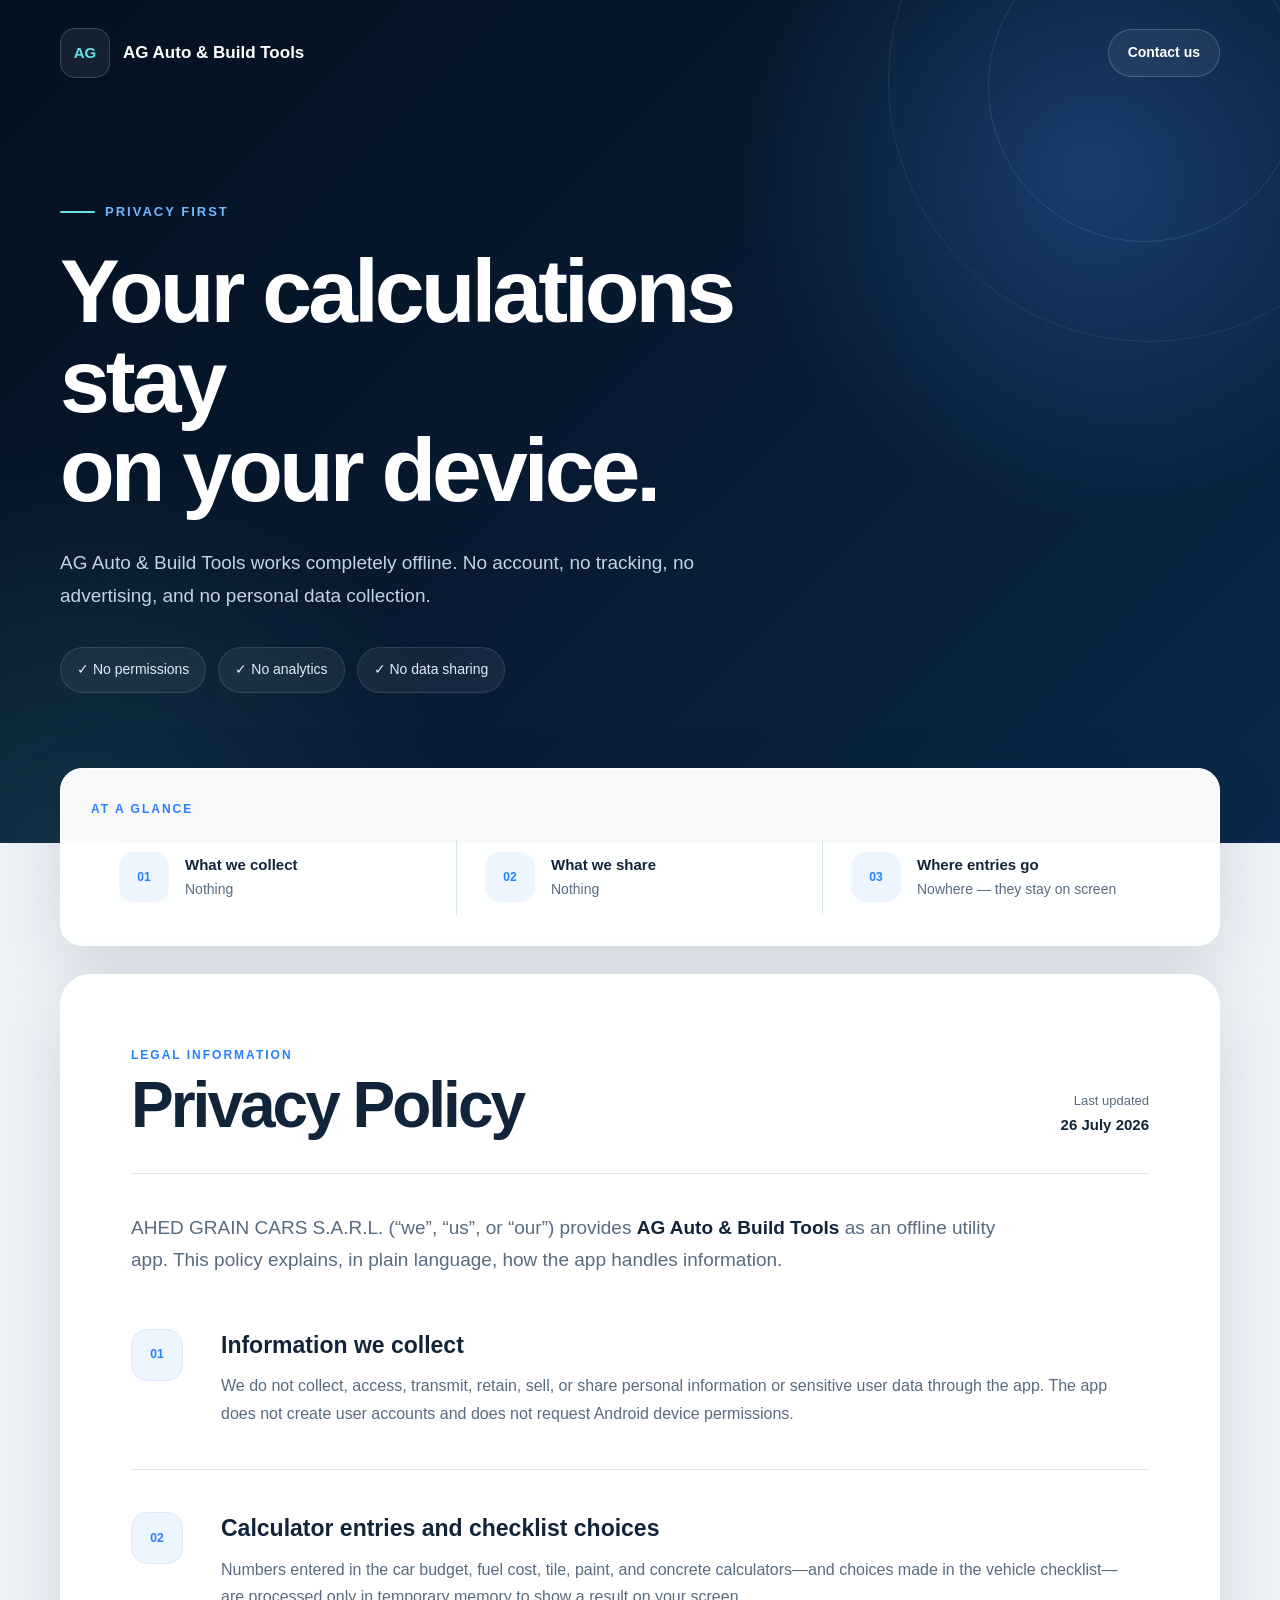
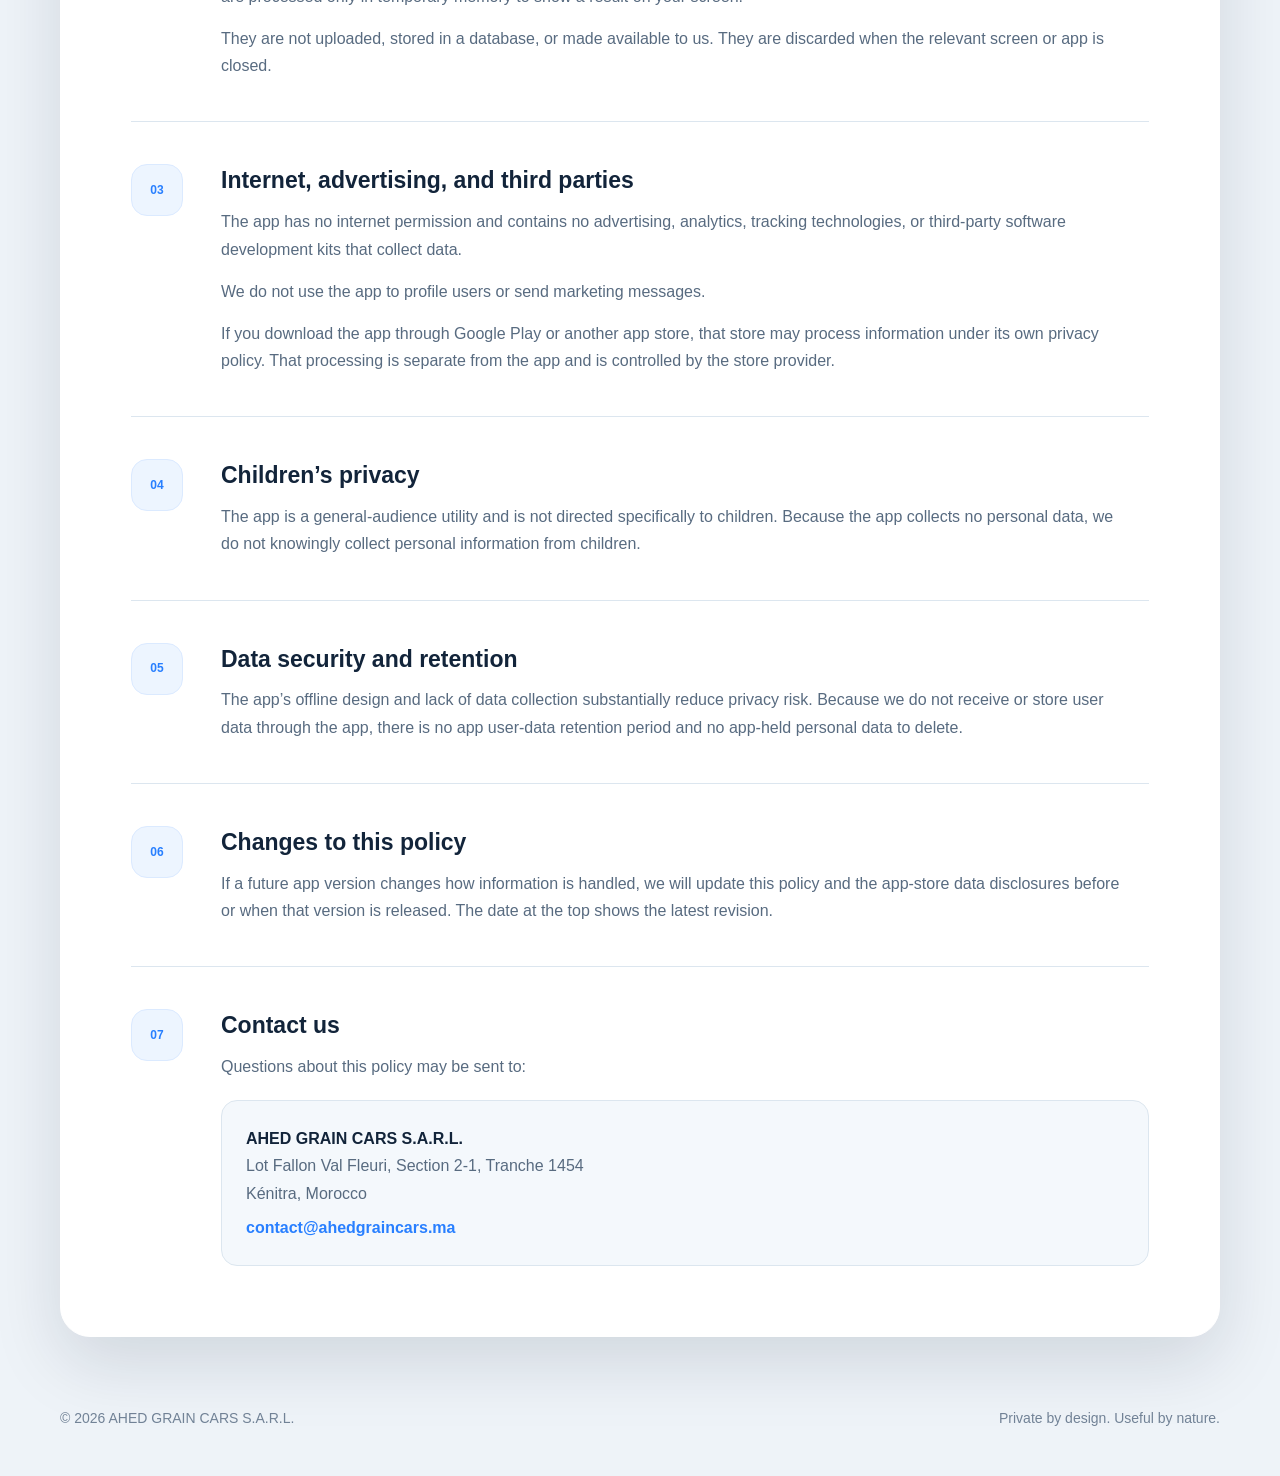
==== commit 526607e8: "Add files via upload" ====
--- a/privacy.html
+++ b/privacy.html
@@ -1,163 +1,864 @@
-<!DOCTYPE html>
-<html lang="fr">
-<head>
-  <meta charset="UTF-8">
-  <meta name="viewport" content="width=device-width, initial-scale=1.0">
-  <title>Politique de Confidentialité — AHED GRAIN CARS</title>
-  <meta name="description" content="Politique de confidentialité d'AHED GRAIN CARS SARL — protection des données personnelles conformément à la loi marocaine 09-08.">
-  <link rel="stylesheet" href="style.css">
-</head>
-<body>
-
-  <!-- ===== Header ===== -->
-  <header class="site-header">
-    <div class="container nav">
-      <a href="index.html" class="brand">
-        <div class="brand-logo">AG</div>
-        <div class="brand-text">
-          <div class="name">AHED GRAIN CARS</div>
-          <div class="tagline">Automobile &amp; Travaux</div>
-        </div>
-      </a>
-      <button class="nav-toggle" aria-label="Menu" onclick="document.getElementById('navLinks').classList.toggle('open')">
-        <span></span><span></span><span></span>
-      </button>
-      <ul class="nav-links" id="navLinks">
-        <li><a href="index.html">Accueil</a></li>
-        <li><a href="index.html#apropos">À propos</a></li>
-        <li><a href="index.html#services">Services</a></li>
-        <li><a href="privacy.html" class="active">Confidentialité</a></li>
-        <li><a href="index.html#contact" class="nav-cta">Contactez-nous</a></li>
-      </ul>
-    </div>
-  </header>
-
-  <!-- ===== Page hero ===== -->
-  <section class="page-hero">
-    <div class="hero-shape s1"></div>
-    <div class="hero-shape s3"></div>
-    <div class="container">
-      <h1>Politique de Confidentialité</h1>
-      <p>Comment nous collectons, utilisons et protégeons vos données personnelles</p>
-    </div>
-  </section>
-
-  <!-- ===== Contenu ===== -->
-  <section class="policy">
-    <div class="container">
-      <span class="updated">Dernière mise à jour : 13 juillet 2026</span>
-
-      <div class="highlight-box">
-        <p><strong>En résumé :</strong> AHED GRAIN CARS S.A.R.L respecte votre vie privée. Nous ne collectons que les données nécessaires au traitement de vos demandes, nous ne les vendons jamais à des tiers, et vous disposez à tout moment d'un droit d'accès, de rectification et d'opposition sur vos données.</p>
-      </div>
-
-      <h2>1. Qui sommes-nous ?</h2>
-      <p>Le présent site est édité par <strong>AHED GRAIN CARS</strong>, société à responsabilité limitée (S.A.R.L) de droit marocain, immatriculée au registre de commerce de Kénitra sous le numéro 74861, identifiant commun de l'entreprise (ICE) 003588172000046, dont le siège social est situé à : Lot Fallon Val Fleuri, Section 2-1, Tranche 1454, Kénitra, Maroc.</p>
-      <p>AHED GRAIN CARS agit en qualité de responsable du traitement des données personnelles collectées via ce site.</p>
-
-      <h2>2. Cadre légal</h2>
-      <p>Le traitement de vos données personnelles est effectué conformément à la <strong>loi marocaine n° 09-08</strong> relative à la protection des personnes physiques à l'égard du traitement des données à caractère personnel, ainsi qu'aux textes pris pour son application sous le contrôle de la Commission Nationale de contrôle de la protection des Données à caractère Personnel (CNDP).</p>
-
-      <h2>3. Données que nous collectons</h2>
-      <p>Nous pouvons collecter les données suivantes lorsque vous utilisez notre site ou nous contactez :</p>
-      <ul>
-        <li><strong>Données d'identification :</strong> nom, prénom ;</li>
-        <li><strong>Coordonnées :</strong> adresse e-mail, numéro de téléphone ;</li>
-        <li><strong>Contenu de vos demandes :</strong> messages envoyés via le formulaire de contact ;</li>
-        <li><strong>Données techniques :</strong> données de navigation anonymes (type de navigateur, pages consultées) le cas échéant.</li>
-      </ul>
-      <p>Nous ne collectons aucune donnée sensible (origine, opinions, santé, etc.) et aucune donnée de paiement via ce site.</p>
-
-      <h2>4. Finalités du traitement</h2>
-      <p>Vos données sont utilisées exclusivement pour :</p>
-      <ul>
-        <li>Répondre à vos demandes d'information sur nos véhicules et nos services ;</li>
-        <li>Établir des devis et assurer le suivi commercial de votre demande ;</li>
-        <li>Exécuter et gérer les contrats conclus avec vous ;</li>
-        <li>Respecter nos obligations légales et comptables ;</li>
-        <li>Améliorer la qualité de notre site et de nos services.</li>
-      </ul>
-
-      <h2>5. Base légale et durée de conservation</h2>
-      <p>Le traitement de vos données repose sur votre consentement (formulaire de contact), sur l'exécution d'un contrat ou de mesures précontractuelles, ou sur le respect d'obligations légales.</p>
-      <p>Vos données sont conservées uniquement pendant la durée nécessaire aux finalités décrites ci-dessus : les demandes de contact sont conservées au maximum 3 ans après le dernier échange ; les documents contractuels et comptables sont conservés conformément aux durées légales en vigueur au Maroc.</p>
-
-      <h2>6. Partage de vos données</h2>
-      <p>Vos données personnelles ne sont <strong>jamais vendues, louées ni échangées</strong>. Elles peuvent être communiquées uniquement :</p>
-      <ul>
-        <li>À notre personnel habilité, dans la limite de ses attributions ;</li>
-        <li>À nos prestataires techniques (hébergement du site), tenus à la confidentialité ;</li>
-        <li>Aux autorités compétentes, lorsque la loi l'exige.</li>
-      </ul>
-
-      <h2>7. Sécurité</h2>
-      <p>Nous mettons en œuvre des mesures techniques et organisationnelles appropriées pour protéger vos données contre la perte, l'accès non autorisé, la divulgation ou l'altération. L'accès aux données est limité aux seules personnes qui en ont besoin dans le cadre de leurs fonctions.</p>
-
-      <h2>8. Cookies</h2>
-      <p>Ce site peut utiliser des cookies strictement nécessaires à son bon fonctionnement. Nous n'utilisons pas de cookies publicitaires. Vous pouvez configurer votre navigateur pour refuser les cookies ; certaines fonctionnalités du site pourraient alors être limitées.</p>
-
-      <h2>9. Vos droits</h2>
-      <p>Conformément à la loi 09-08, vous disposez des droits suivants sur vos données personnelles :</p>
-      <ul>
-        <li><strong>Droit d'accès :</strong> obtenir la confirmation que vos données sont traitées et en recevoir une copie ;</li>
-        <li><strong>Droit de rectification :</strong> faire corriger des données inexactes ou incomplètes ;</li>
-        <li><strong>Droit d'opposition :</strong> vous opposer, pour des motifs légitimes, au traitement de vos données, notamment à des fins de prospection ;</li>
-        <li><strong>Droit de suppression :</strong> demander l'effacement de vos données lorsque leur conservation n'est plus nécessaire.</li>
-      </ul>
-      <p>Pour exercer ces droits, contactez-nous par e-mail à <strong>contact@ahedgraincars.ma</strong> ou par courrier à l'adresse du siège social indiquée ci-dessus. Nous vous répondrons dans les meilleurs délais. Vous pouvez également adresser une réclamation à la CNDP (www.cndp.ma).</p>
-
-      <h2>10. Liens externes</h2>
-      <p>Notre site peut contenir des liens vers des sites tiers. Nous ne sommes pas responsables des pratiques de confidentialité de ces sites et vous invitons à consulter leurs propres politiques.</p>
-
-      <h2>11. Modifications de la présente politique</h2>
-      <p>Nous pouvons mettre à jour cette politique de confidentialité à tout moment afin de refléter l'évolution de nos pratiques ou de la réglementation. La date de dernière mise à jour figure en haut de cette page. Nous vous invitons à la consulter régulièrement.</p>
-
-      <h2>12. Contact</h2>
-      <p>Pour toute question relative à cette politique ou au traitement de vos données personnelles :</p>
-      <ul>
-        <li><strong>Société :</strong> AHED GRAIN CARS S.A.R.L</li>
-        <li><strong>Adresse :</strong> Lot Fallon Val Fleuri, Section 2-1, Tranche 1454, Kénitra, Maroc</li>
-        <li><strong>E-mail :</strong> familyjaad@gmail.com</li>
-        <li><strong>ICE :</strong> 003588172000046 — <strong>RC :</strong> 74861 (Kénitra)</li>
-      </ul>
-    </div>
-  </section>
-
-  <!-- ===== Footer ===== -->
-  <footer class="site-footer">
-    <div class="container">
-      <div class="footer-grid">
-        <div>
-          <h4>AHED GRAIN CARS</h4>
-          <p>Société à responsabilité limitée spécialisée dans la vente de voitures d'occasion et les travaux divers ou constructions, basée à Kénitra, Maroc.</p>
-        </div>
-        <div>
-          <h4>Liens rapides</h4>
-          <ul>
-            <li><a href="index.html">Accueil</a></li>
-            <li><a href="index.html#apropos">À propos</a></li>
-            <li><a href="index.html#services">Services</a></li>
-            <li><a href="index.html#contact">Contact</a></li>
-            <li><a href="privacy.html">Politique de confidentialité</a></li>
-          </ul>
-        </div>
-        <div>
-          <h4>Coordonnées</h4>
-          <ul>
-            <li>📍 Lot Fallon Val Fleuri, Section 2-1, Tranche 1454, Kénitra</li>
-            <li>✉️ familyjaad@gmail.com</li>
-            <li>🆔 ICE : 003588172000046</li>
-            <li>📋 RC : 74861 — Kénitra</li>
-          </ul>
-        </div>
-      </div>
-      <div class="footer-bottom">
-        <span>© 2026 AHED GRAIN CARS S.A.R.L — Tous droits réservés.</span>
-        <span><a href="privacy.html">Politique de confidentialité</a></span>
-      </div>
-    </div>
-  </footer>
-
-  <script src="main.js"></script>
-</body>
-</html>
+<!DOCTYPE html>
+<html lang="en">
+<head>
+  <meta charset="UTF-8">
+
+  <meta
+    name="viewport"
+    content="width=device-width, initial-scale=1.0"
+  >
+
+  <meta
+    name="description"
+    content="Privacy Policy for AG Auto & Build Tools by AHED GRAIN CARS S.A.R.L."
+  >
+
+  <meta name="theme-color" content="#071a31">
+
+  <title>Privacy Policy | AG Auto &amp; Build Tools</title>
+
+  <style>
+    :root {
+      --navy-950: #04101f;
+      --navy-900: #071a31;
+      --navy-800: #0b294c;
+      --blue: #287fff;
+      --blue-light: #70b8ff;
+      --cyan: #64e3e8;
+      --white: #ffffff;
+      --background: #eef3f8;
+      --surface: #ffffff;
+      --text: #12243a;
+      --text-soft: #586b80;
+      --border: #dce6ef;
+      --shadow: 0 25px 70px rgba(7, 26, 49, 0.13);
+    }
+
+    * {
+      box-sizing: border-box;
+    }
+
+    html {
+      scroll-behavior: smooth;
+    }
+
+    body {
+      margin: 0;
+      color: var(--text);
+      background:
+        radial-gradient(
+          circle at top left,
+          rgba(40, 127, 255, 0.1),
+          transparent 450px
+        ),
+        var(--background);
+      font-family: Arial, Helvetica, sans-serif;
+      line-height: 1.7;
+    }
+
+    a {
+      color: inherit;
+    }
+
+    .skip-link {
+      position: fixed;
+      top: 15px;
+      left: 15px;
+      z-index: 1000;
+      padding: 11px 16px;
+      color: white;
+      background: var(--blue);
+      border-radius: 10px;
+      font-weight: 700;
+      text-decoration: none;
+      transform: translateY(-150%);
+      transition: transform 0.2s ease;
+    }
+
+    .skip-link:focus {
+      transform: translateY(0);
+    }
+
+    /* Hero */
+
+    .hero {
+      position: relative;
+      min-height: 670px;
+      overflow: hidden;
+      color: white;
+      background:
+        radial-gradient(
+          circle at 85% 20%,
+          rgba(70, 145, 255, 0.28),
+          transparent 350px
+        ),
+        radial-gradient(
+          circle at 5% 100%,
+          rgba(100, 227, 232, 0.13),
+          transparent 400px
+        ),
+        linear-gradient(
+          135deg,
+          var(--navy-950),
+          var(--navy-900),
+          var(--navy-800)
+        );
+    }
+
+    .hero::before {
+      content: "";
+      position: absolute;
+      top: -180px;
+      right: -130px;
+      width: 520px;
+      height: 520px;
+      border: 1px solid rgba(255, 255, 255, 0.08);
+      border-radius: 50%;
+    }
+
+    .hero::after {
+      content: "";
+      position: absolute;
+      top: -70px;
+      right: -20px;
+      width: 310px;
+      height: 310px;
+      border: 1px solid rgba(100, 227, 232, 0.15);
+      border-radius: 50%;
+    }
+
+    .nav,
+    .hero-content,
+    main,
+    footer {
+      width: min(1160px, calc(100% - 40px));
+      margin-left: auto;
+      margin-right: auto;
+    }
+
+    .nav {
+      position: relative;
+      z-index: 5;
+      display: flex;
+      align-items: center;
+      justify-content: space-between;
+      padding: 28px 0;
+    }
+
+    .brand {
+      display: flex;
+      align-items: center;
+      gap: 13px;
+      color: white;
+      font-size: 17px;
+      font-weight: 800;
+      text-decoration: none;
+    }
+
+    .brand-mark {
+      display: flex;
+      align-items: center;
+      justify-content: center;
+      width: 50px;
+      height: 50px;
+      color: var(--cyan);
+      background: rgba(255, 255, 255, 0.07);
+      border: 1px solid rgba(255, 255, 255, 0.17);
+      border-radius: 15px;
+      font-size: 15px;
+      font-weight: 800;
+    }
+
+    .contact-link {
+      padding: 11px 19px;
+      color: white;
+      background: rgba(255, 255, 255, 0.06);
+      border: 1px solid rgba(255, 255, 255, 0.19);
+      border-radius: 50px;
+      font-size: 14px;
+      font-weight: 700;
+      text-decoration: none;
+      transition: 0.25s ease;
+    }
+
+    .contact-link:hover {
+      background: var(--blue);
+      border-color: var(--blue);
+      transform: translateY(-2px);
+    }
+
+    .hero-content {
+      position: relative;
+      z-index: 3;
+      padding-top: 95px;
+      padding-bottom: 150px;
+    }
+
+    .eyebrow {
+      display: flex;
+      align-items: center;
+      gap: 10px;
+      margin-bottom: 24px;
+      color: var(--blue-light);
+      font-size: 13px;
+      font-weight: 800;
+      letter-spacing: 2px;
+      text-transform: uppercase;
+    }
+
+    .eyebrow span {
+      display: inline-block;
+      width: 35px;
+      height: 2px;
+      background: var(--cyan);
+      border-radius: 20px;
+    }
+
+    .hero h1 {
+      max-width: 850px;
+      margin: 0;
+      font-size: clamp(48px, 7vw, 90px);
+      font-weight: 800;
+      letter-spacing: -4px;
+      line-height: 1;
+    }
+
+    .hero-content > p {
+      max-width: 670px;
+      margin: 30px 0 0;
+      color: #c3d3e4;
+      font-size: 19px;
+      line-height: 1.75;
+    }
+
+    .trust-row {
+      display: flex;
+      flex-wrap: wrap;
+      gap: 12px;
+      margin-top: 35px;
+    }
+
+    .trust-row span {
+      padding: 10px 16px;
+      color: #e2edf7;
+      background: rgba(255, 255, 255, 0.06);
+      border: 1px solid rgba(255, 255, 255, 0.11);
+      border-radius: 50px;
+      font-size: 14px;
+    }
+
+    /* Main */
+
+    main {
+      position: relative;
+      z-index: 10;
+      margin-top: -75px;
+      padding-bottom: 70px;
+    }
+
+    /* Summary */
+
+    .summary {
+      padding: 30px;
+      background: rgba(255, 255, 255, 0.97);
+      border: 1px solid white;
+      border-radius: 22px;
+      box-shadow: var(--shadow);
+    }
+
+    .summary-label,
+    .kicker {
+      margin: 0 0 20px;
+      color: var(--blue);
+      font-size: 12px;
+      font-weight: 800;
+      letter-spacing: 2px;
+      text-transform: uppercase;
+    }
+
+    .summary-grid {
+      display: grid;
+      grid-template-columns: repeat(3, 1fr);
+    }
+
+    .summary-item {
+      display: flex;
+      align-items: center;
+      gap: 16px;
+      min-height: 75px;
+      padding: 8px 28px;
+    }
+
+    .summary-item:not(:last-child) {
+      border-right: 1px solid var(--border);
+    }
+
+    .summary-icon {
+      display: flex;
+      flex-shrink: 0;
+      align-items: center;
+      justify-content: center;
+      width: 50px;
+      height: 50px;
+      color: var(--blue);
+      background: #edf5ff;
+      border-radius: 15px;
+      font-size: 12px;
+      font-weight: 800;
+    }
+
+    .summary-item div {
+      display: flex;
+      flex-direction: column;
+    }
+
+    .summary-item strong {
+      font-size: 15px;
+    }
+
+    .summary-item div span {
+      color: var(--text-soft);
+      font-size: 14px;
+    }
+
+    /* Policy card */
+
+    .policy-card {
+      margin-top: 28px;
+      padding: clamp(30px, 6vw, 70px);
+      background: var(--surface);
+      border: 1px solid white;
+      border-radius: 30px;
+      box-shadow: var(--shadow);
+    }
+
+    .policy-heading {
+      display: flex;
+      align-items: flex-end;
+      justify-content: space-between;
+      gap: 30px;
+      padding-bottom: 36px;
+      border-bottom: 1px solid var(--border);
+    }
+
+    .kicker {
+      margin-bottom: 8px;
+    }
+
+    .policy-heading h2 {
+      margin: 0;
+      font-size: clamp(40px, 5vw, 65px);
+      letter-spacing: -3px;
+      line-height: 1;
+    }
+
+    .updated {
+      margin: 0;
+      color: var(--text-soft);
+      font-size: 13px;
+      line-height: 1.5;
+      text-align: right;
+    }
+
+    .updated strong {
+      display: block;
+      margin-top: 4px;
+      color: var(--text);
+      font-size: 15px;
+    }
+
+    .lead {
+      max-width: 900px;
+      margin: 38px 0 10px;
+      color: var(--text-soft);
+      font-size: 19px;
+    }
+
+    .lead strong {
+      color: var(--text);
+    }
+
+    .policy-card section {
+      display: grid;
+      grid-template-columns: 65px 1fr;
+      gap: 25px;
+      padding: 42px 0;
+      border-bottom: 1px solid var(--border);
+    }
+
+    .policy-card section:last-child {
+      padding-bottom: 0;
+      border-bottom: none;
+    }
+
+    .section-number {
+      display: flex;
+      align-items: center;
+      justify-content: center;
+      width: 52px;
+      height: 52px;
+      color: var(--blue);
+      background: #edf5ff;
+      border: 1px solid #dbeaff;
+      border-radius: 16px;
+      font-size: 12px;
+      font-weight: 800;
+    }
+
+    .policy-card h3 {
+      margin: 2px 0 12px;
+      font-size: 23px;
+      line-height: 1.3;
+    }
+
+    .policy-card section p {
+      max-width: 900px;
+      margin: 0;
+      color: var(--text-soft);
+    }
+
+    .policy-card section p + p {
+      margin-top: 15px;
+    }
+
+    address {
+      margin-top: 20px;
+      padding: 24px;
+      color: var(--text-soft);
+      background: #f4f8fc;
+      border: 1px solid var(--border);
+      border-radius: 16px;
+      font-style: normal;
+    }
+
+    address strong {
+      color: var(--text);
+    }
+
+    address a {
+      display: inline-block;
+      margin-top: 7px;
+      color: var(--blue);
+      font-weight: 700;
+      text-decoration: none;
+    }
+
+    address a:hover {
+      text-decoration: underline;
+    }
+
+    /* Footer */
+
+    footer {
+      display: flex;
+      justify-content: space-between;
+      gap: 20px;
+      padding-bottom: 45px;
+      color: #728397;
+      font-size: 14px;
+    }
+
+    footer p {
+      margin: 0;
+    }
+
+    /* Tablet */
+
+    @media (max-width: 900px) {
+      .hero {
+        min-height: auto;
+      }
+
+      .hero-content {
+        padding-top: 75px;
+        padding-bottom: 140px;
+      }
+
+      .summary-grid {
+        grid-template-columns: 1fr;
+      }
+
+      .summary-item {
+        padding: 18px 5px;
+      }
+
+      .summary-item:not(:last-child) {
+        border-right: none;
+        border-bottom: 1px solid var(--border);
+      }
+    }
+
+    /* Mobile */
+
+    @media (max-width: 600px) {
+      .nav,
+      .hero-content,
+      main,
+      footer {
+        width: calc(100% - 28px);
+      }
+
+      .brand {
+        max-width: 170px;
+        font-size: 14px;
+        line-height: 1.25;
+      }
+
+      .brand-mark {
+        width: 44px;
+        height: 44px;
+      }
+
+      .contact-link {
+        padding: 9px 12px;
+        font-size: 12px;
+      }
+
+      .hero-content {
+        padding-top: 65px;
+        padding-bottom: 115px;
+      }
+
+      .hero h1 {
+        font-size: 48px;
+        letter-spacing: -2.5px;
+      }
+
+      .hero-content > p {
+        font-size: 16px;
+      }
+
+      .trust-row {
+        flex-direction: column;
+      }
+
+      .trust-row span {
+        width: 100%;
+      }
+
+      main {
+        margin-top: -48px;
+      }
+
+      .summary {
+        padding: 22px;
+      }
+
+      .policy-card {
+        border-radius: 22px;
+      }
+
+      .policy-heading {
+        align-items: flex-start;
+        flex-direction: column;
+      }
+
+      .updated {
+        text-align: left;
+      }
+
+      .policy-card section {
+        grid-template-columns: 1fr;
+        gap: 15px;
+        padding: 34px 0;
+      }
+
+      footer {
+        align-items: center;
+        flex-direction: column;
+        text-align: center;
+      }
+    }
+  </style>
+</head>
+
+<body>
+  <a class="skip-link" href="#policy">
+    Skip to the privacy policy
+  </a>
+
+  <header class="hero">
+    <nav class="nav" aria-label="Primary navigation">
+      <a
+        class="brand"
+        href="#"
+        aria-label="AG Auto and Build Tools home"
+      >
+        <span class="brand-mark" aria-hidden="true">AG</span>
+        <span>AG Auto &amp; Build Tools</span>
+      </a>
+
+      <a
+        class="contact-link"
+        href="mailto:contact@ahedgraincars.ma"
+      >
+        Contact us
+      </a>
+    </nav>
+
+    <div class="hero-content">
+      <div class="eyebrow">
+        <span aria-hidden="true"></span>
+        Privacy first
+      </div>
+
+      <h1>
+        Your calculations stay
+        <br>
+        on your device.
+      </h1>
+
+      <p>
+        AG Auto &amp; Build Tools works completely offline.
+        No account, no tracking, no advertising, and no
+        personal data collection.
+      </p>
+
+      <div
+        class="trust-row"
+        aria-label="Privacy highlights"
+      >
+        <span>✓ No permissions</span>
+        <span>✓ No analytics</span>
+        <span>✓ No data sharing</span>
+      </div>
+    </div>
+  </header>
+
+  <main id="policy">
+    <aside
+      class="summary"
+      aria-label="Privacy summary"
+    >
+      <p class="summary-label">At a glance</p>
+
+      <div class="summary-grid">
+        <div class="summary-item">
+          <span class="summary-icon" aria-hidden="true">
+            01
+          </span>
+
+          <div>
+            <strong>What we collect</strong>
+            <span>Nothing</span>
+          </div>
+        </div>
+
+        <div class="summary-item">
+          <span class="summary-icon" aria-hidden="true">
+            02
+          </span>
+
+          <div>
+            <strong>What we share</strong>
+            <span>Nothing</span>
+          </div>
+        </div>
+
+        <div class="summary-item">
+          <span class="summary-icon" aria-hidden="true">
+            03
+          </span>
+
+          <div>
+            <strong>Where entries go</strong>
+            <span>Nowhere — they stay on screen</span>
+          </div>
+        </div>
+      </div>
+    </aside>
+
+    <article class="policy-card">
+      <div class="policy-heading">
+        <div>
+          <p class="kicker">Legal information</p>
+          <h2>Privacy Policy</h2>
+        </div>
+
+        <p class="updated">
+          Last updated
+          <strong>26 July 2026</strong>
+        </p>
+      </div>
+
+      <p class="lead">
+        AHED GRAIN CARS S.A.R.L. (“we”, “us”, or “our”)
+        provides
+        <strong>AG Auto &amp; Build Tools</strong>
+        as an offline utility app. This policy explains,
+        in plain language, how the app handles information.
+      </p>
+
+      <section aria-labelledby="collection">
+        <span class="section-number" aria-hidden="true">
+          01
+        </span>
+
+        <div>
+          <h3 id="collection">Information we collect</h3>
+
+          <p>
+            We do not collect, access, transmit, retain,
+            sell, or share personal information or sensitive
+            user data through the app. The app does not
+            create user accounts and does not request
+            Android device permissions.
+          </p>
+        </div>
+      </section>
+
+      <section aria-labelledby="entries">
+        <span class="section-number" aria-hidden="true">
+          02
+        </span>
+
+        <div>
+          <h3 id="entries">
+            Calculator entries and checklist choices
+          </h3>
+
+          <p>
+            Numbers entered in the car budget, fuel cost,
+            tile, paint, and concrete calculators—and
+            choices made in the vehicle checklist—are
+            processed only in temporary memory to show a
+            result on your screen.
+          </p>
+
+          <p>
+            They are not uploaded, stored in a database,
+            or made available to us. They are discarded
+            when the relevant screen or app is closed.
+          </p>
+        </div>
+      </section>
+
+      <section aria-labelledby="technology">
+        <span class="section-number" aria-hidden="true">
+          03
+        </span>
+
+        <div>
+          <h3 id="technology">
+            Internet, advertising, and third parties
+          </h3>
+
+          <p>
+            The app has no internet permission and contains
+            no advertising, analytics, tracking technologies,
+            or third-party software development kits that
+            collect data.
+          </p>
+
+          <p>
+            We do not use the app to profile users or send
+            marketing messages.
+          </p>
+
+          <p>
+            If you download the app through Google Play or
+            another app store, that store may process
+            information under its own privacy policy. That
+            processing is separate from the app and is
+            controlled by the store provider.
+          </p>
+        </div>
+      </section>
+
+      <section aria-labelledby="children">
+        <span class="section-number" aria-hidden="true">
+          04
+        </span>
+
+        <div>
+          <h3 id="children">Children’s privacy</h3>
+
+          <p>
+            The app is a general-audience utility and is not
+            directed specifically to children. Because the
+            app collects no personal data, we do not
+            knowingly collect personal information from
+            children.
+          </p>
+        </div>
+      </section>
+
+      <section aria-labelledby="security">
+        <span class="section-number" aria-hidden="true">
+          05
+        </span>
+
+        <div>
+          <h3 id="security">
+            Data security and retention
+          </h3>
+
+          <p>
+            The app’s offline design and lack of data
+            collection substantially reduce privacy risk.
+            Because we do not receive or store user data
+            through the app, there is no app user-data
+            retention period and no app-held personal data
+            to delete.
+          </p>
+        </div>
+      </section>
+
+      <section aria-labelledby="changes">
+        <span class="section-number" aria-hidden="true">
+          06
+        </span>
+
+        <div>
+          <h3 id="changes">
+            Changes to this policy
+          </h3>
+
+          <p>
+            If a future app version changes how information
+            is handled, we will update this policy and the
+            app-store data disclosures before or when that
+            version is released. The date at the top shows
+            the latest revision.
+          </p>
+        </div>
+      </section>
+
+      <section aria-labelledby="contact">
+        <span class="section-number" aria-hidden="true">
+          07
+        </span>
+
+        <div>
+          <h3 id="contact">Contact us</h3>
+
+          <p>
+            Questions about this policy may be sent to:
+          </p>
+
+          <address>
+            <strong>AHED GRAIN CARS S.A.R.L.</strong>
+            <br>
+
+            Lot Fallon Val Fleuri, Section 2-1,
+            Tranche 1454
+            <br>
+
+            Kénitra, Morocco
+            <br>
+
+            <a href="mailto:contact@ahedgraincars.ma">
+              contact@ahedgraincars.ma
+            </a>
+          </address>
+        </div>
+      </section>
+    </article>
+  </main>
+
+  <footer>
+    <p>© 2026 AHED GRAIN CARS S.A.R.L.</p>
+    <p>Private by design. Useful by nature.</p>
+  </footer>
+</body>
+</html>
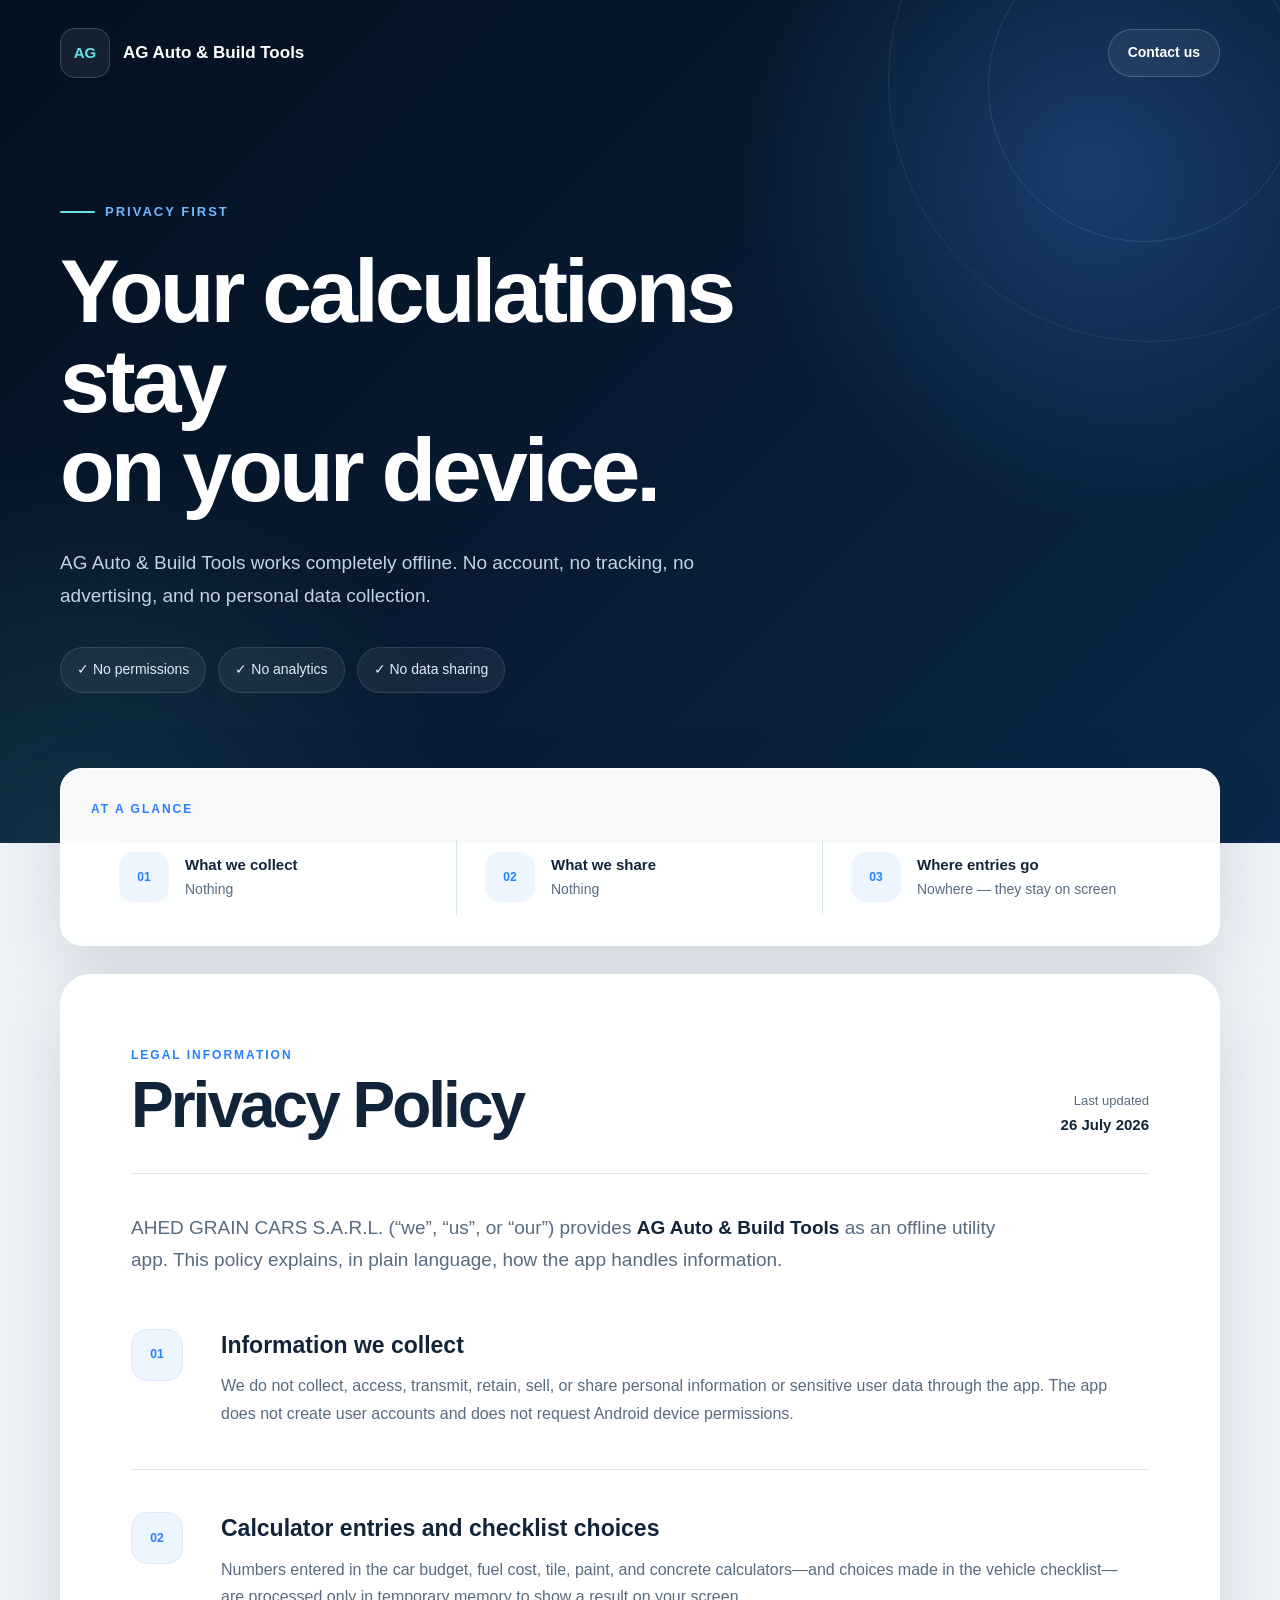
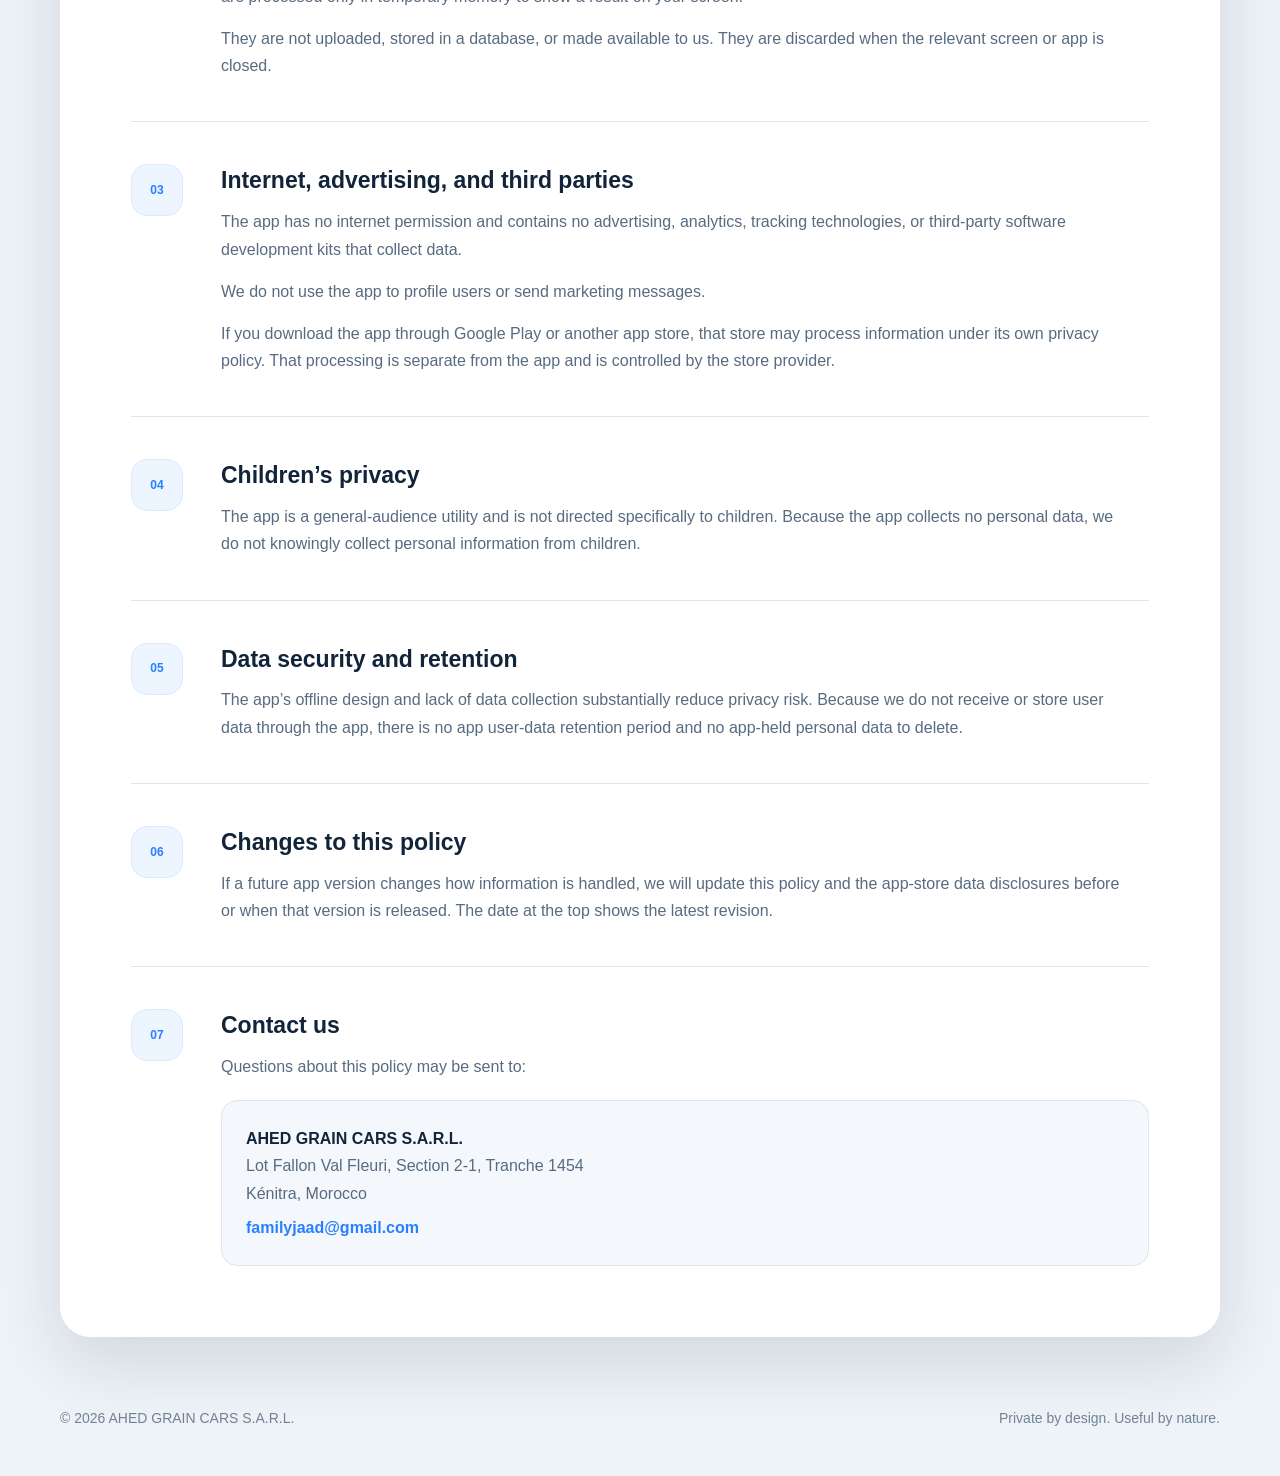
==== commit 11f6342d: "privacy.html" ====
--- a/privacy.html
+++ b/privacy.html
@@ -590,7 +590,7 @@
 
       <a
         class="contact-link"
-        href="mailto:contact@ahedgraincars.ma"
+        href="mailto:familyjaad@gmail.com"
       >
         Contact us
       </a>
@@ -847,8 +847,8 @@
             Kénitra, Morocco
             <br>
 
-            <a href="mailto:contact@ahedgraincars.ma">
-              contact@ahedgraincars.ma
+            <a href="mailto:familyjaad@gmail.com">
+              familyjaad@gmail.com
             </a>
           </address>
         </div>
@@ -861,4 +861,4 @@
     <p>Private by design. Useful by nature.</p>
   </footer>
 </body>
-</html>+</html>
